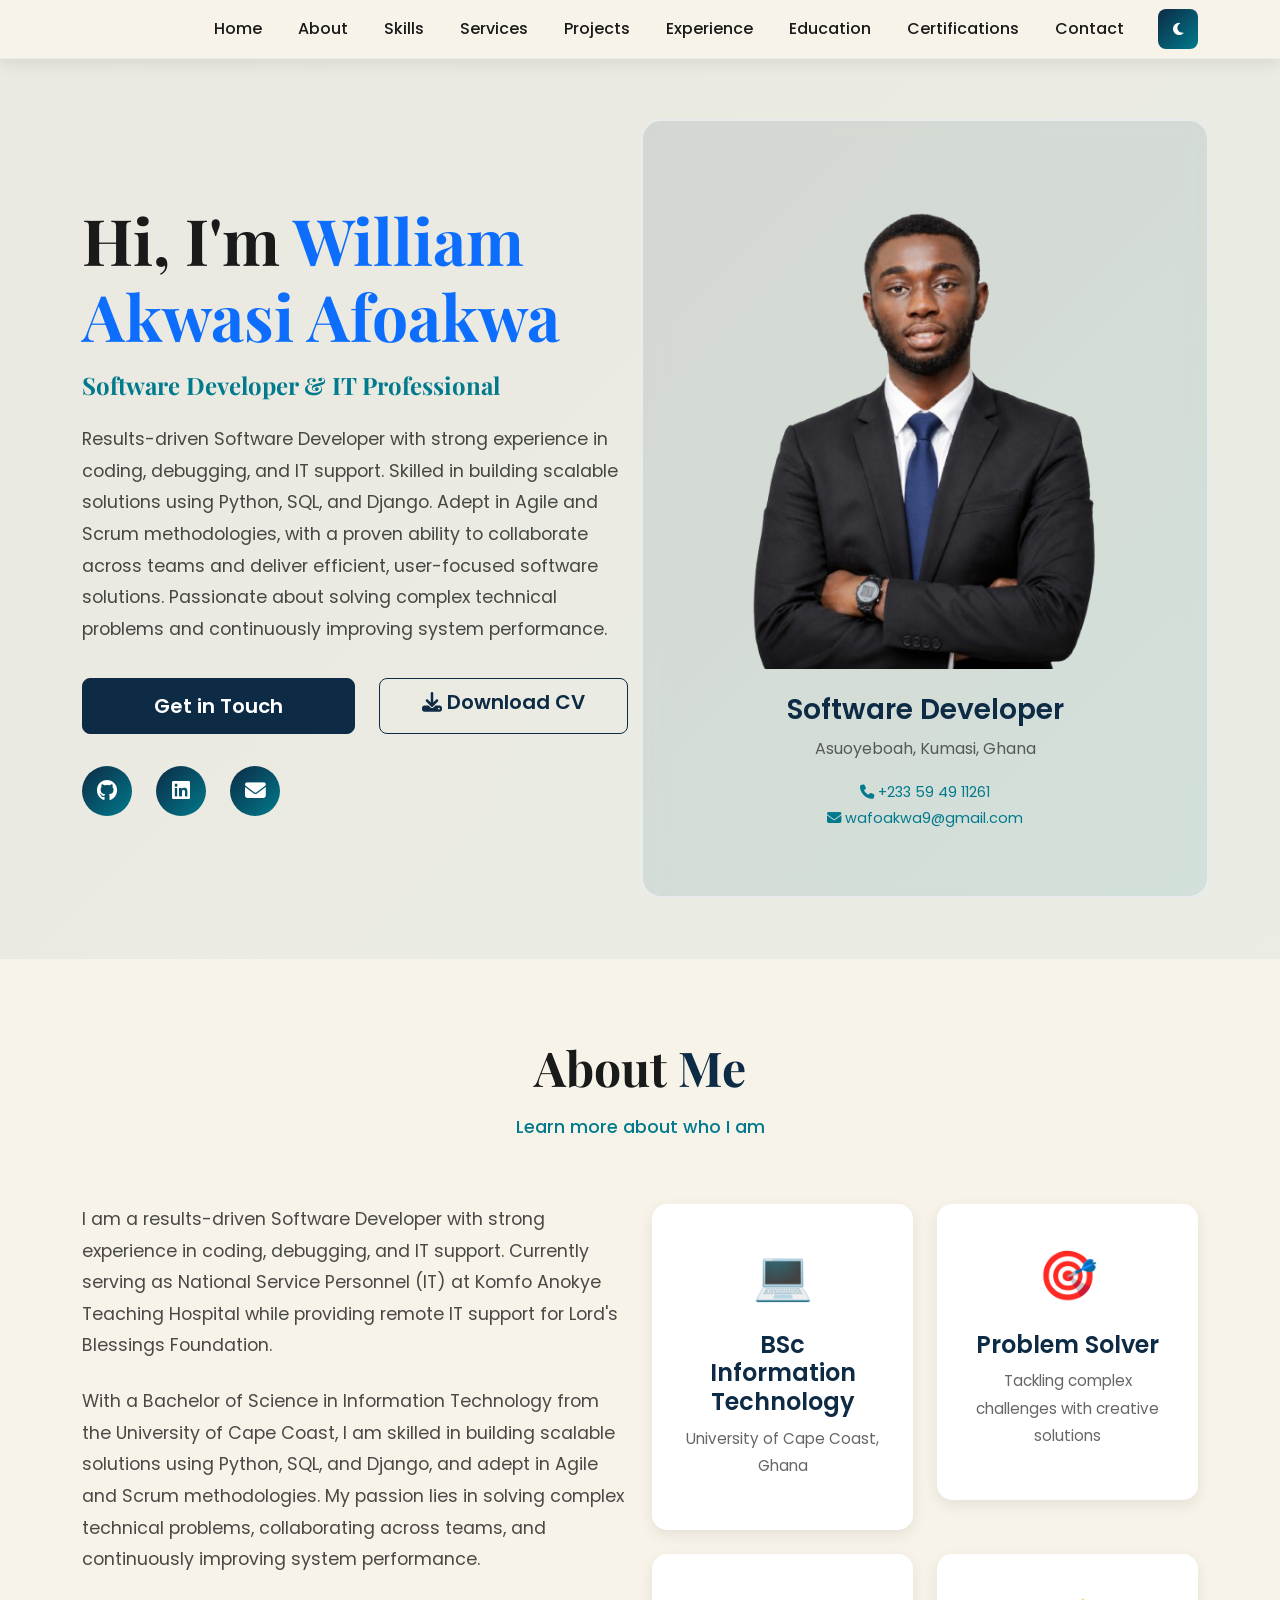
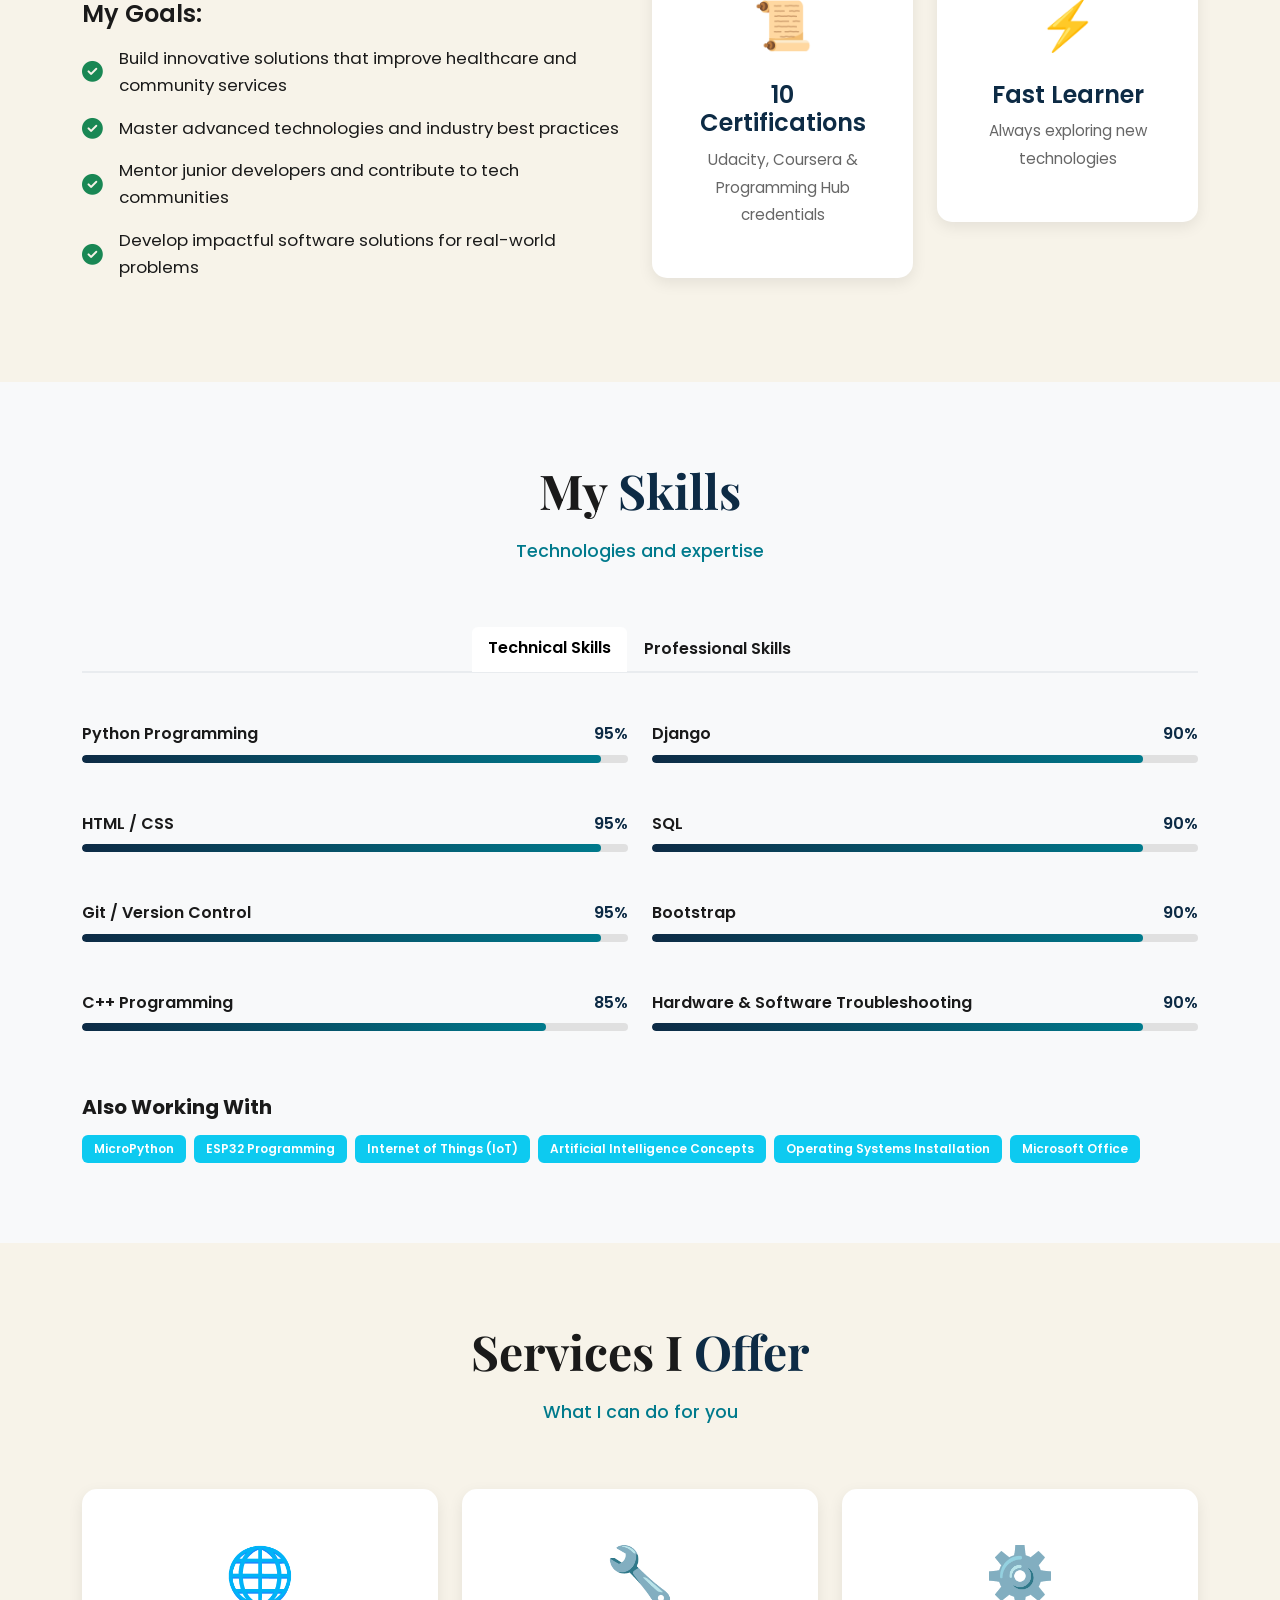
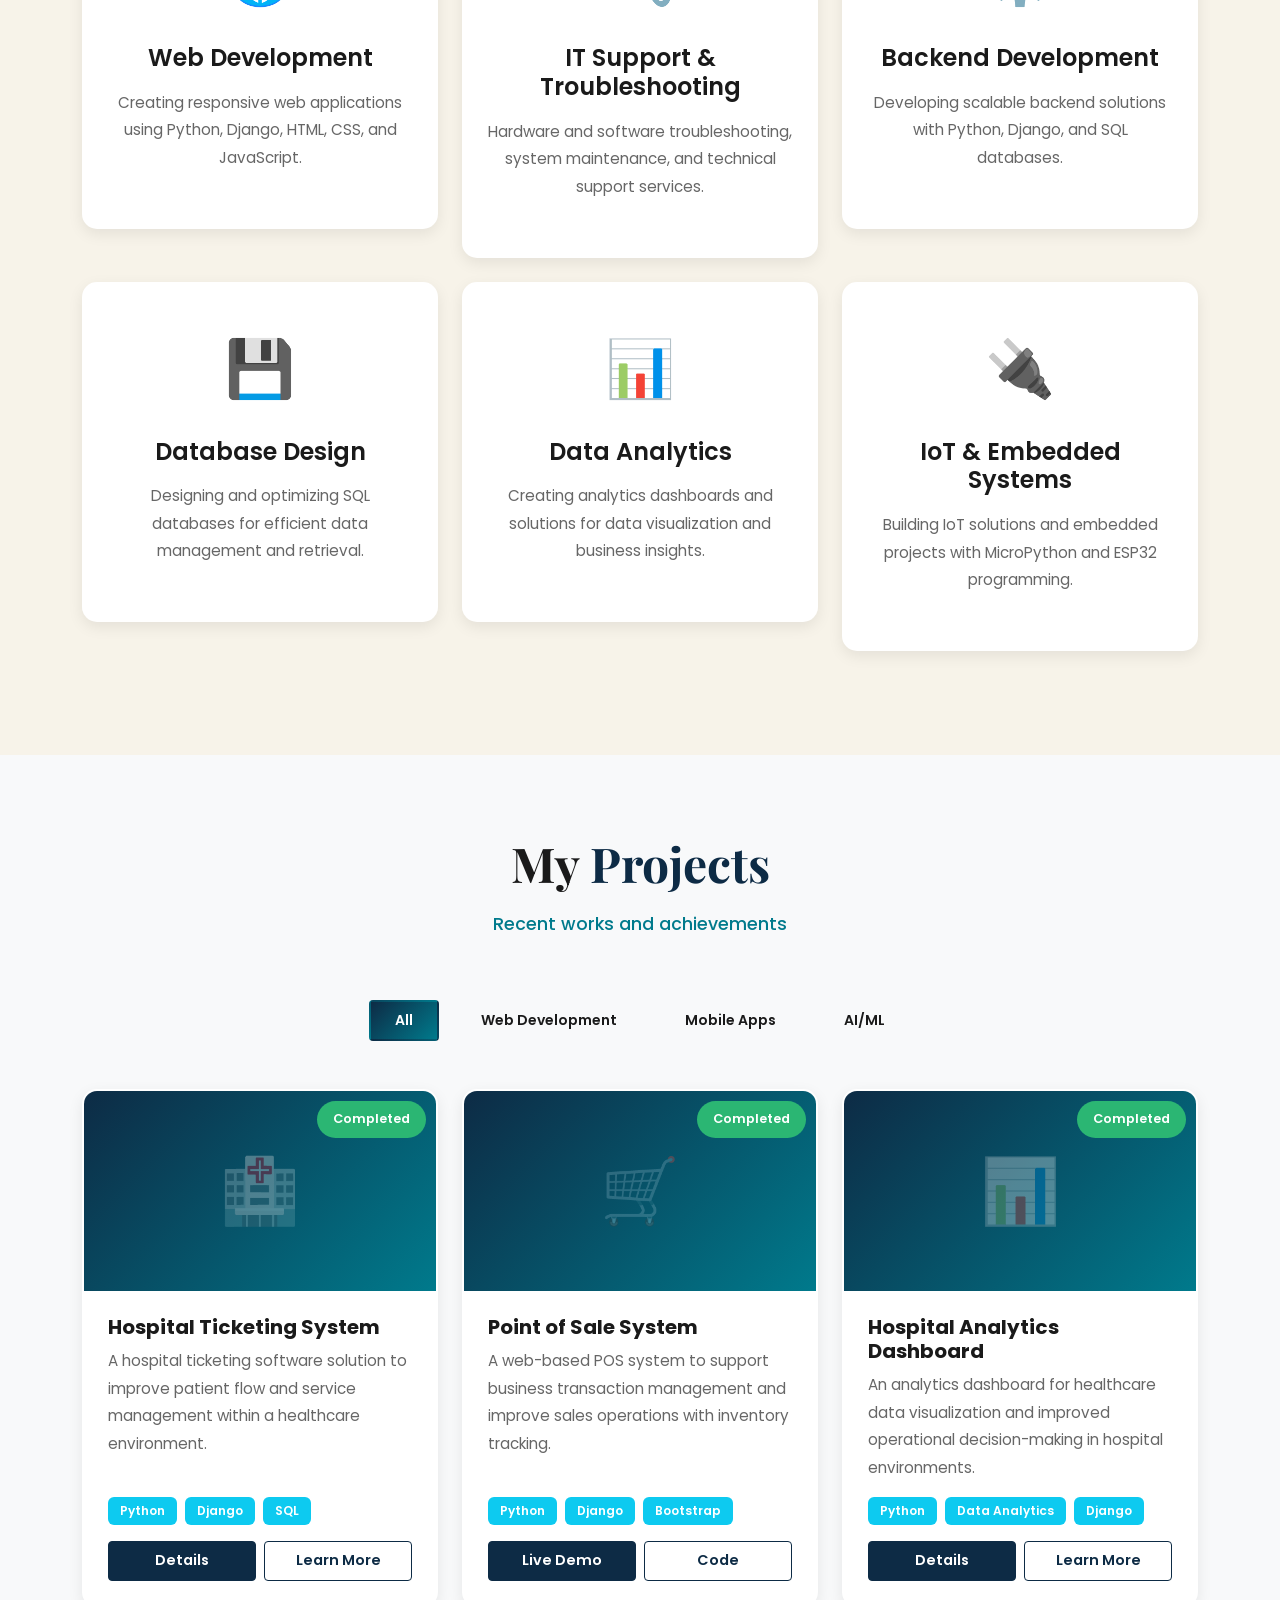
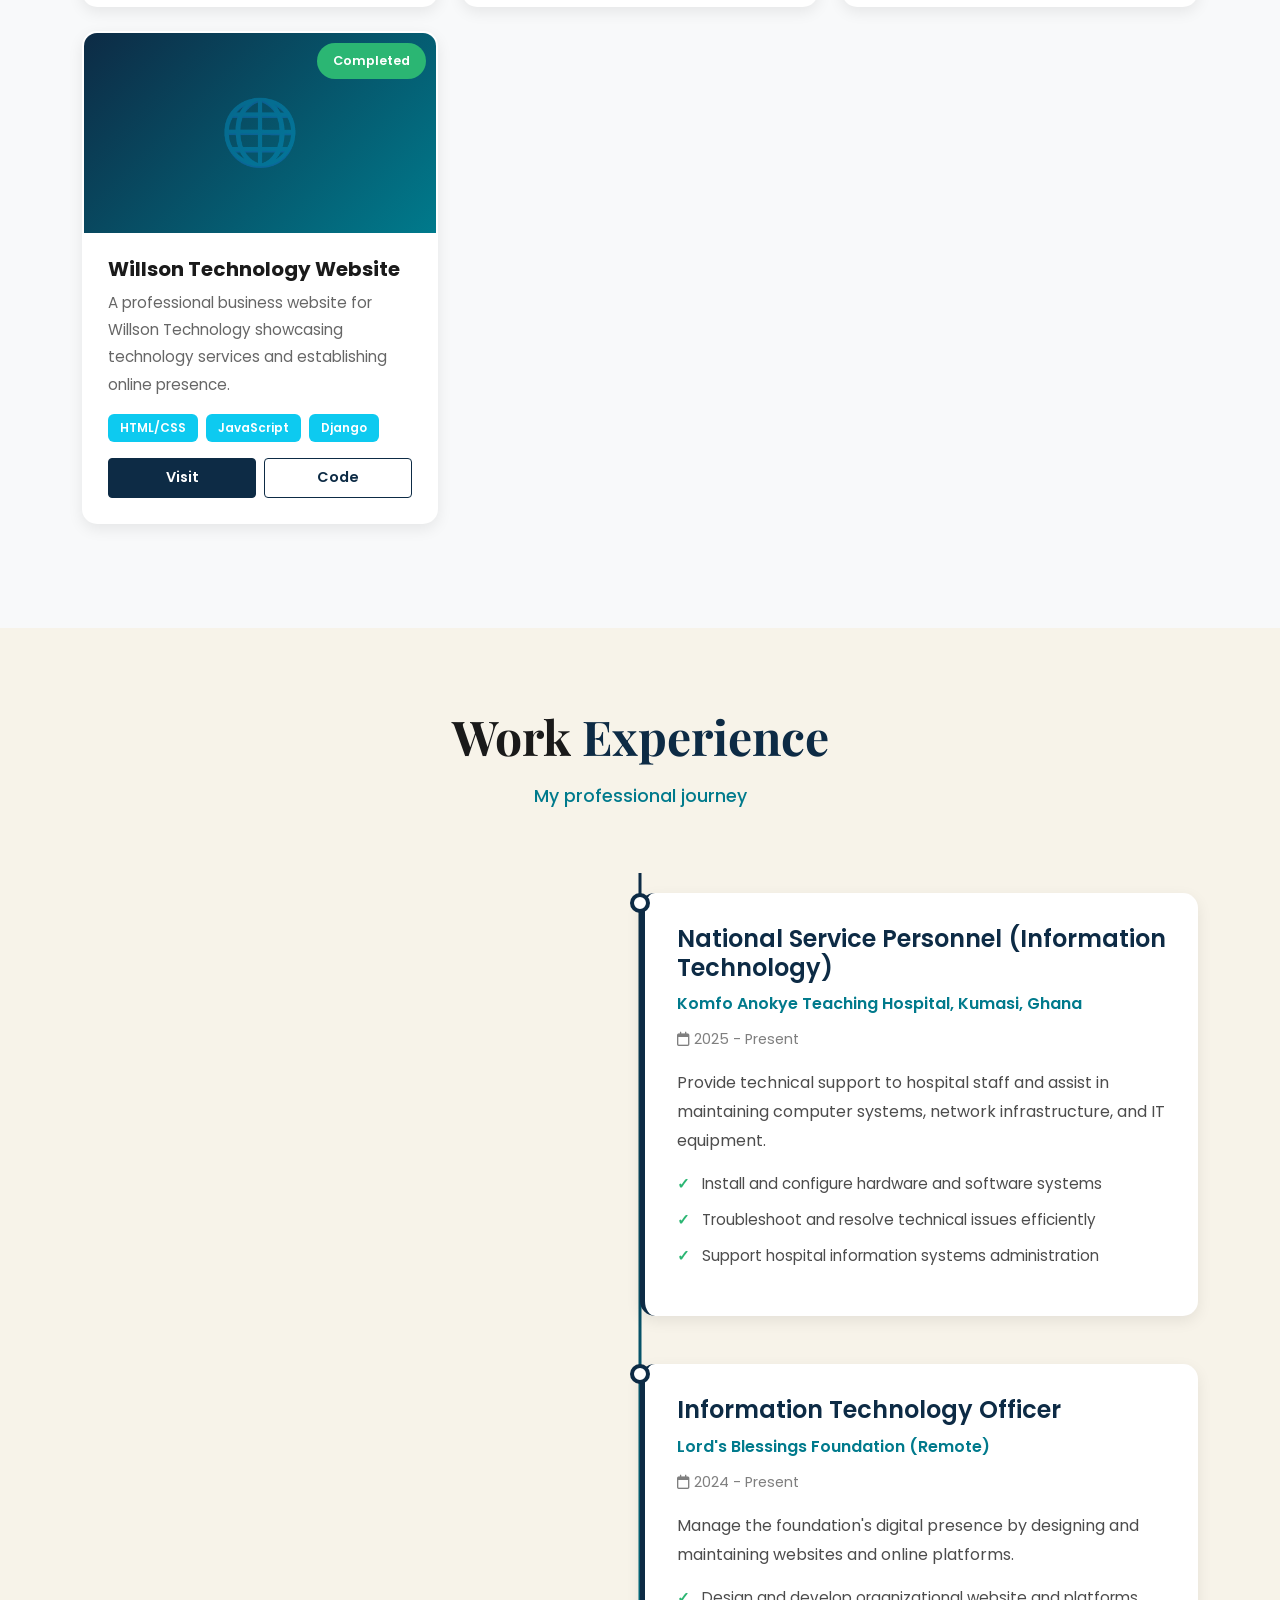
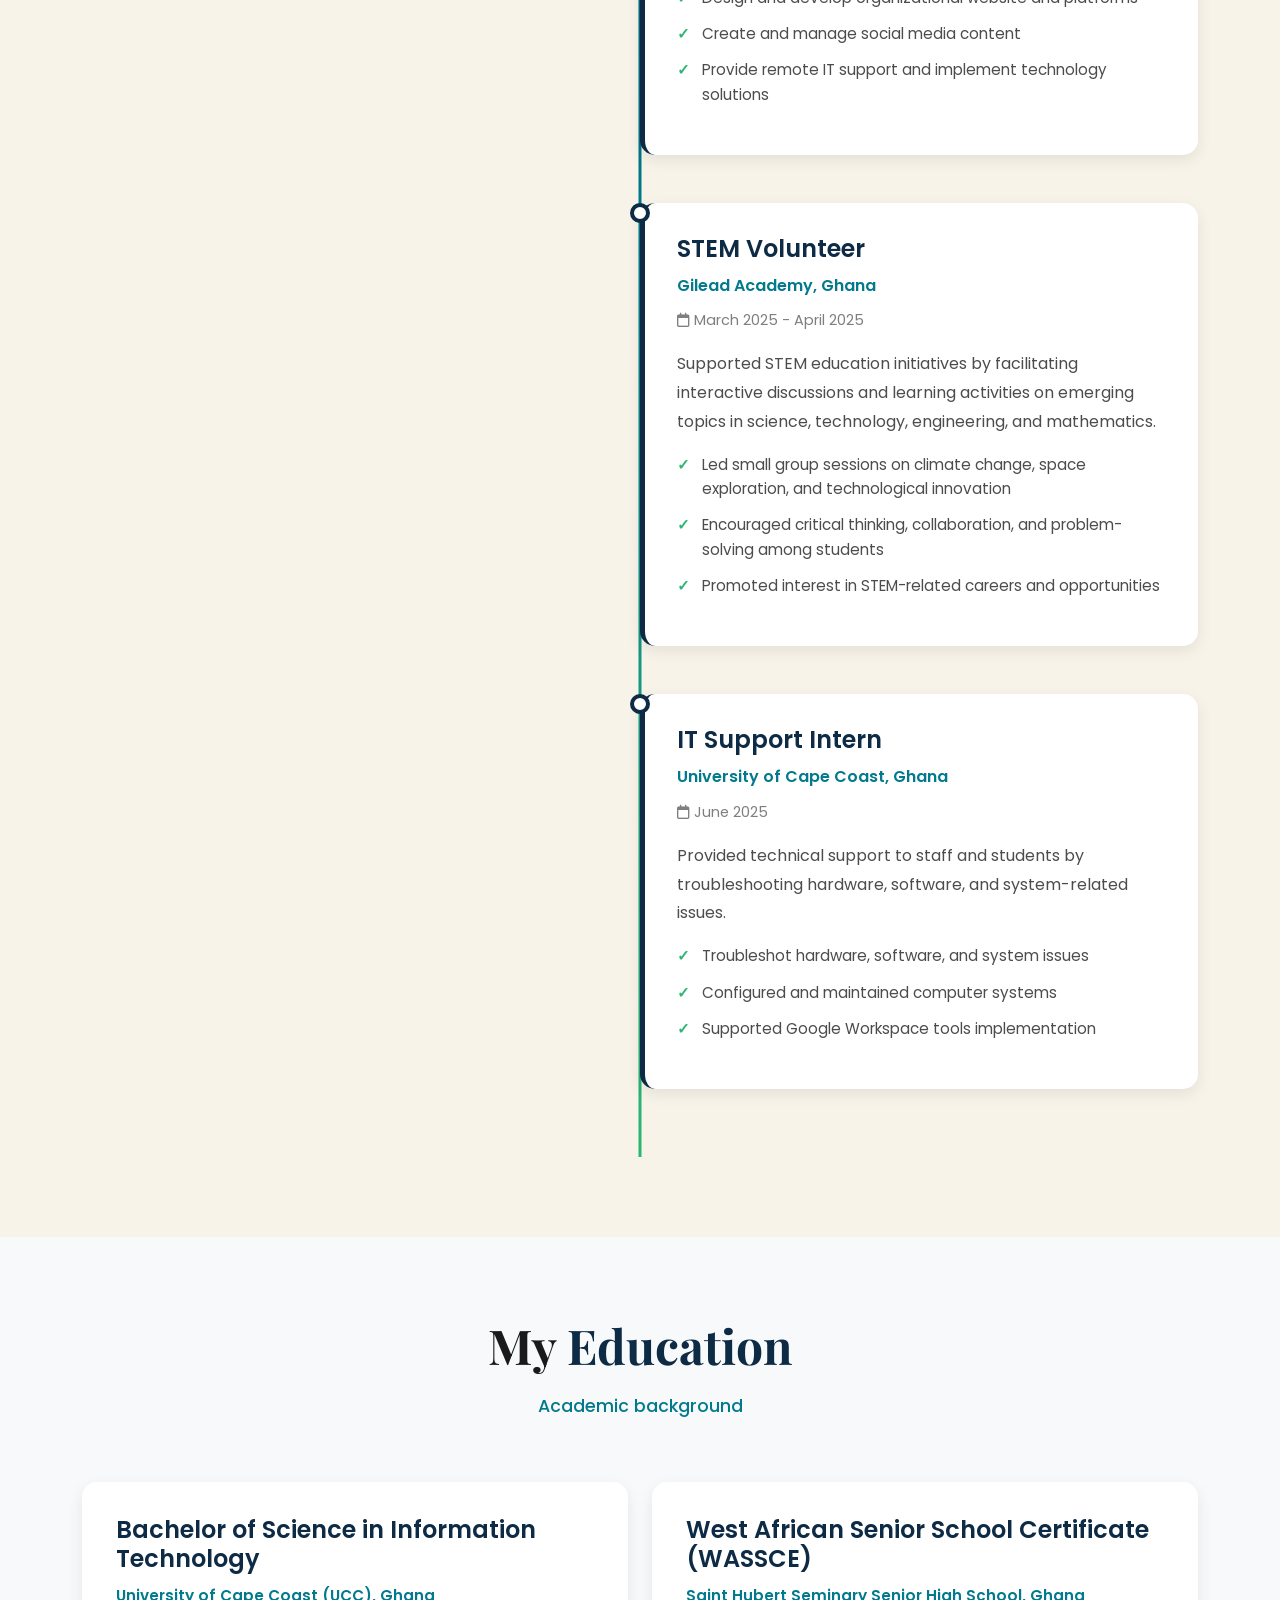
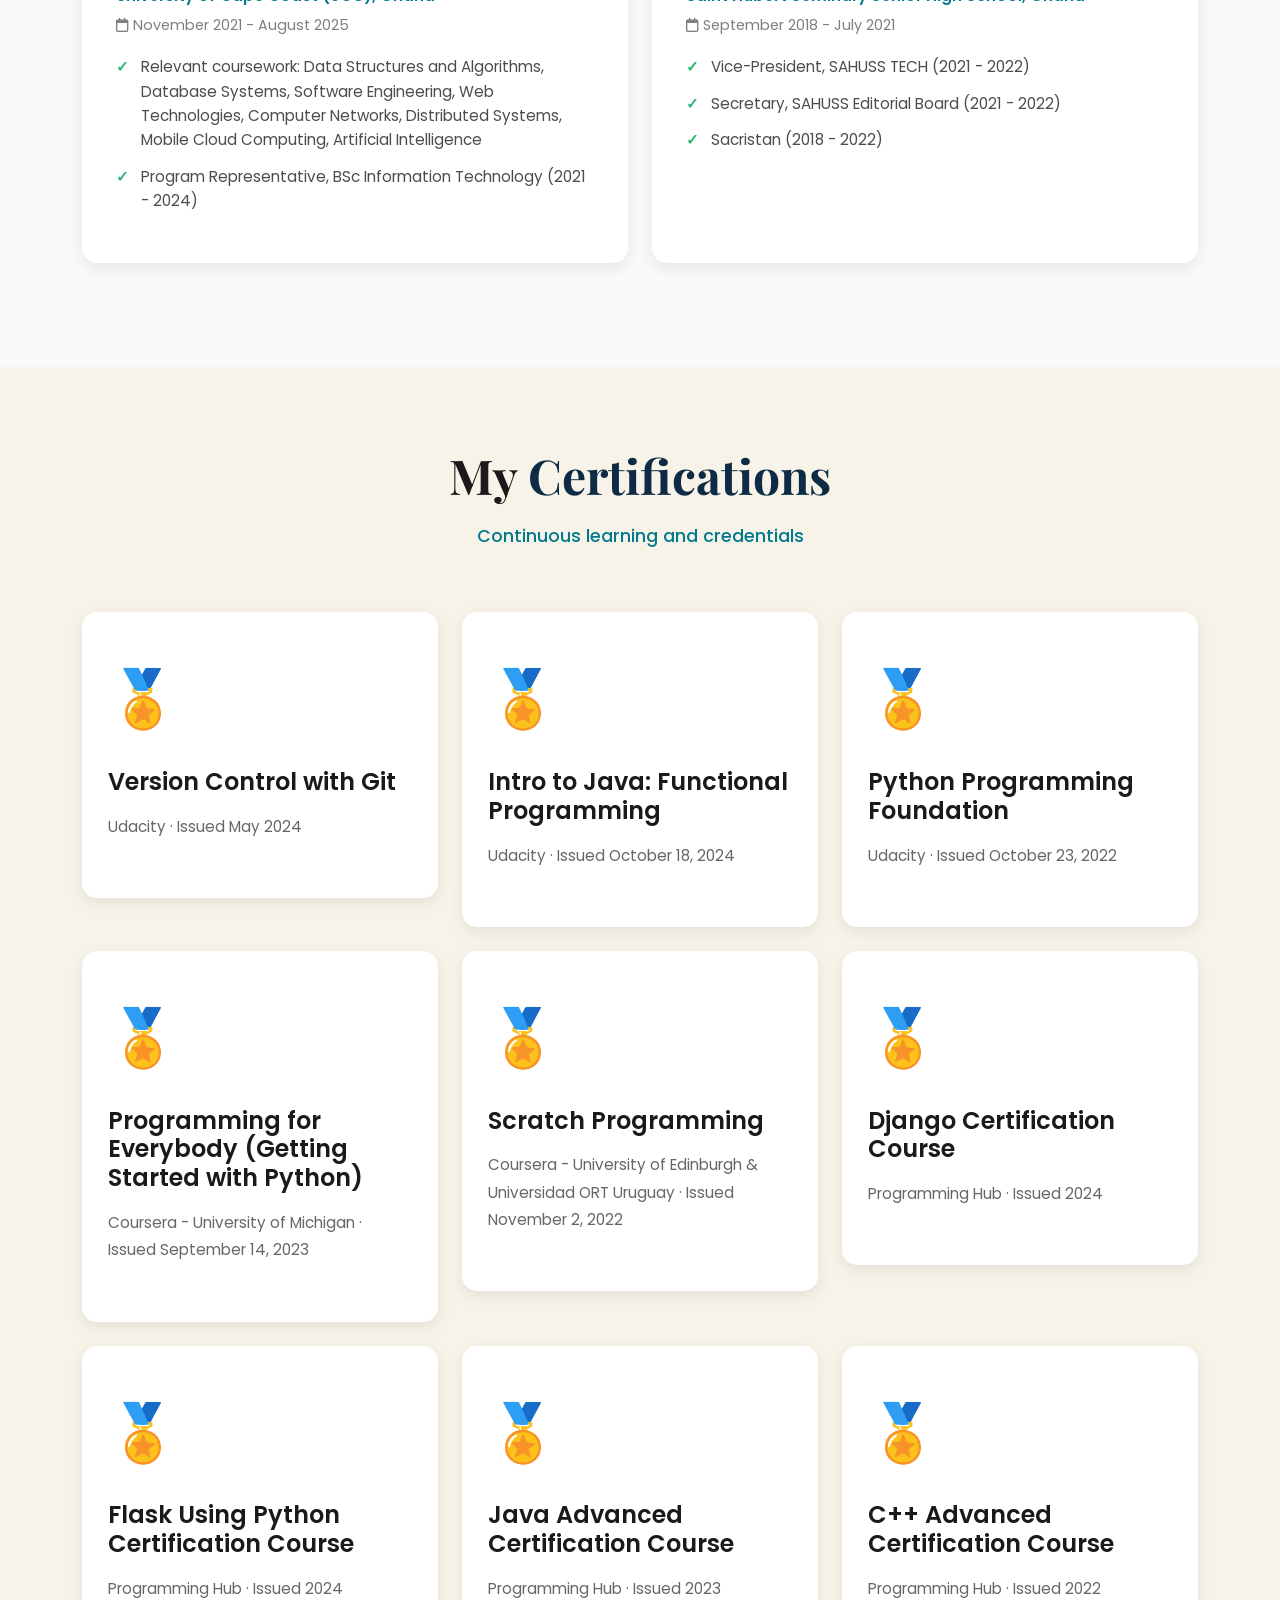
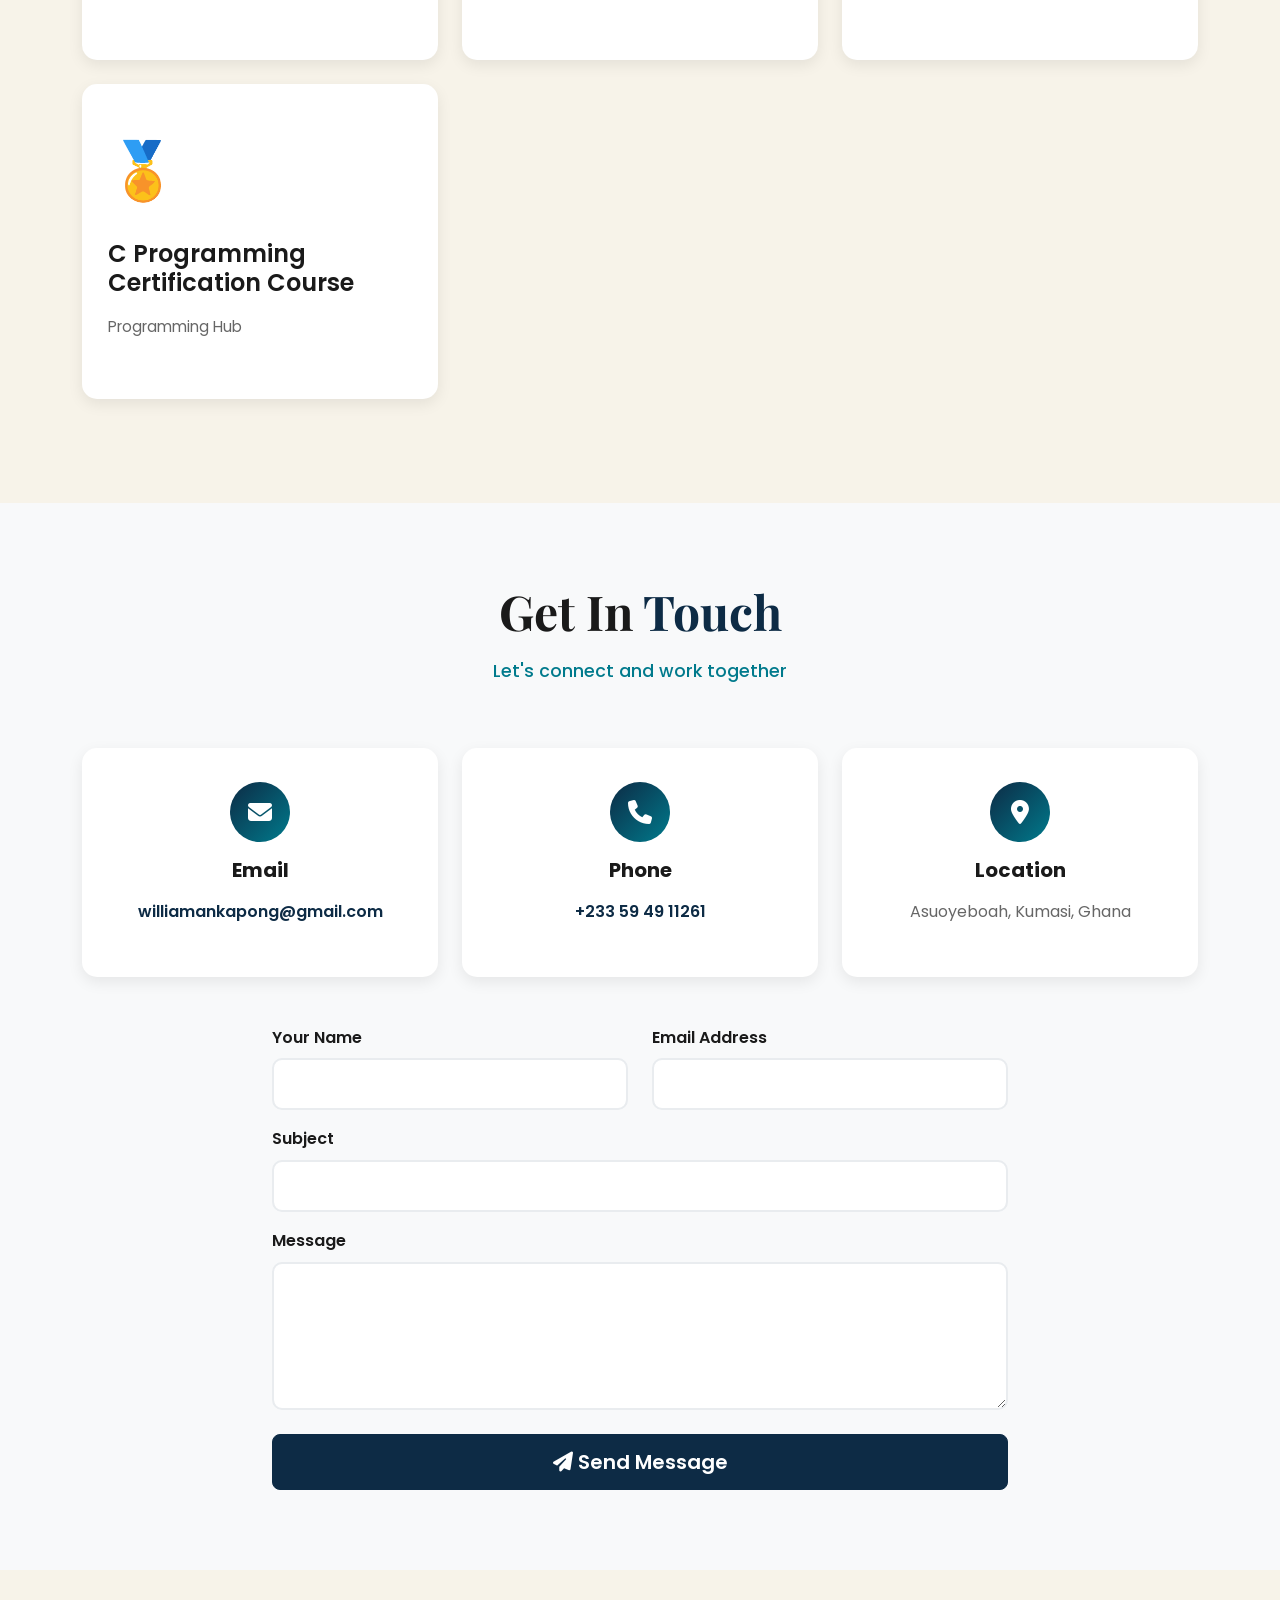
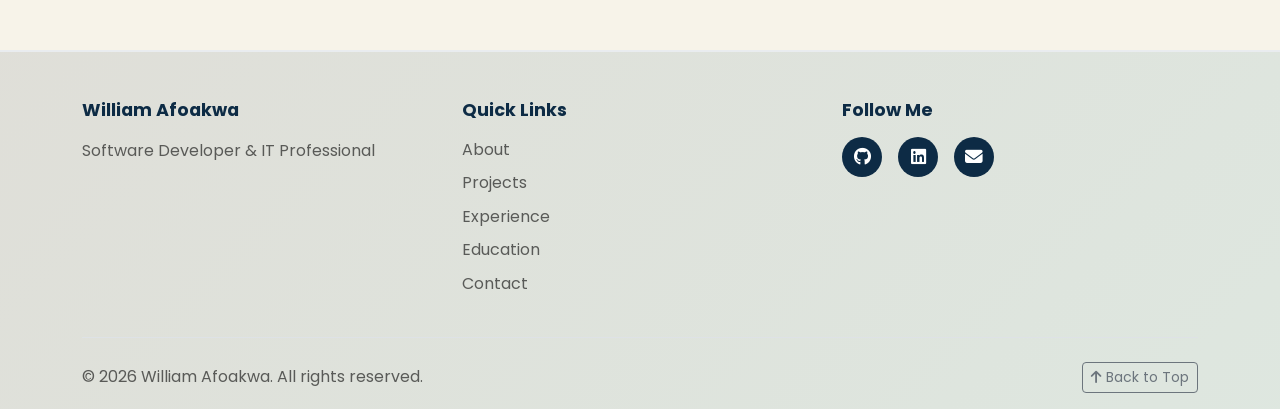
==== index.html @ de9d0ef0 "the first face" ====
<!DOCTYPE html>
<html lang="en">
<head>
    <meta charset="UTF-8">
    <meta name="viewport" content="width=device-width, initial-scale=1.0">
    <meta name="description" content="William Akwasi Afoakwa - Software Developer & IT Professional. Professional portfolio showcasing projects, skills, and experience.">
    <meta name="keywords" content="developer, portfolio, web development, full stack, python, django">
    <meta name="author" content="William Akwasi Afoakwa">
    <meta property="og:title" content="William Akwasi Afoakwa - Software Developer">
    <meta property="og:description" content="Professional portfolio of William Akwasi Afoakwa, Software Developer & IT Professional">
    <meta property="og:type" content="website">


    <title>William Afoakwa - Software Developer & IT Professional</title>
   <link rel="icon" href="img/William_logo.png" type="image/x-icon">

    <!-- Bootstrap CSS -->
    <link href="https://cdn.jsdelivr.net/npm/bootstrap@5.3.0/dist/css/bootstrap.min.css" rel="stylesheet">
    <!-- Font Awesome Icons -->
    <link href="https://cdnjs.cloudflare.com/ajax/libs/font-awesome/6.4.0/css/all.min.css" rel="stylesheet">
    <!-- Google Fonts -->
    <link href="https://fonts.googleapis.com/css2?family=Poppins:wght@400;500;600;700&family=Playfair+Display:wght@700&display=swap" rel="stylesheet">
    <!-- Custom CSS -->
    <link rel="stylesheet" href="css\style.css">
</head>
<body>
    <!-- Navigation -->
    <nav class="navbar navbar-expand-lg navbar-dark sticky-top" id="navbar">
        <div class="container-lg">
            <a class="navbar-brand" href="#home">
                <span class="brand-text">
                  
                </span>
            </a>
            <button class="navbar-toggler" type="button" data-bs-toggle="collapse" data-bs-target="#navbarNav">
                <span class="navbar-toggler-icon"></span>
            </button>
            <div class="collapse navbar-collapse" id="navbarNav">
                <ul class="navbar-nav ms-auto">
                    <li class="nav-item"><a class="nav-link" href="#home">Home</a></li>
                    <li class="nav-item"><a class="nav-link" href="#about">About</a></li>
                    <li class="nav-item"><a class="nav-link" href="#skills">Skills</a></li>
                    <li class="nav-item"><a class="nav-link" href="#services">Services</a></li>
                    <li class="nav-item"><a class="nav-link" href="#portfolio">Projects</a></li>
                    <li class="nav-item"><a class="nav-link" href="#experience">Experience</a></li>
                    <li class="nav-item"><a class="nav-link" href="#education">Education</a></li>
                    <li class="nav-item"><a class="nav-link" href="#certifications">Certifications</a></li>
                    <li class="nav-item"><a class="nav-link" href="#contact">Contact</a></li>
                </ul>
            </div>
            <div class="theme-toggle ms-3">
                <button class="btn btn-sm theme-btn" id="themeBtn" title="Toggle Dark Mode">
                    <i class="fas fa-moon"></i>
                </button>
            </div>
        </div>
    </nav>

    <!-- Hero Section -->
    <section id="home" class="hero-section">
        <div class="container-lg">
            <div class="row align-items-center min-vh-100">
                <div class="col-lg-6">
                    <div class="hero-content">
                        <h1 class="hero-title">Hi, I'm <span class="text-primary">William Akwasi Afoakwa</span></h1>
                        <h2 class="hero-subtitle-2">Software Developer & IT Professional</h2>
                        <p class="hero-description">
                            Results-driven Software Developer with strong experience in coding, debugging, and IT support. Skilled in building scalable solutions using Python, SQL, and Django. Adept in Agile and Scrum methodologies, with a proven ability to collaborate across teams and deliver efficient, user-focused software solutions. Passionate about solving complex technical problems and continuously improving system performance.
                        </p>
                        <div class="hero-buttons">
                            <a href="#contact" class="btn btn-primary btn-lg">Get in Touch</a>
                            <a href="resume.pdf" class="btn btn-outline-primary btn-lg" download>
                                <i class="fas fa-download"></i> Download CV
                            </a>
                        </div>
                        <div class="social-links">
                            <a href="https://github.com/tech-willson20" target="_blank" class="social-link">
                                <i class="fab fa-github"></i>
                            </a>
                            <a href="https://www.linkedin.com/in/william-afoakwa/" target="_blank" class="social-link">
                                <i class="fab fa-linkedin"></i>
                            </a>
                            <a href="mailto:wafoakwa9@gmail.com" class="social-link">
                                <i class="fas fa-envelope"></i>
                            </a>
                        </div>
                    </div>
                </div>
                <div class="col-lg-6">
                    <div class="hero-image">
                        <div class="profile-card">
                            <div class="profile-icon">
                                <img src="img/William_Akwasi_Afoakwa-removebg-preview.png">
                            </div>
                            <h3>Software Developer</h3>
                            <p>Asuoyeboah, Kumasi, Ghana</p>
                            <p style="font-size: 0.9rem; margin-top: 1rem; color: var(--secondary);">
                                <i class="fas fa-phone"></i> +233 59 49 11261<br>
                                <i class="fas fa-envelope"></i> wafoakwa9@gmail.com
                            </p>
                        </div>
                    </div>
                </div>
            </div>
        </div>
    </section>

    <!-- About Section -->
    <section id="about" class="section about-section">
        <div class="container-lg">
            <div class="section-header">
                <h2>About <span class="text-primary">Me</span></h2>
                <p class="section-subtitle">Learn more about who I am</p>
            </div>

            <div class="row">
                <div class="col-lg-6 mb-4 mb-lg-0">
                    <p class="about-text">
                        I am a results-driven Software Developer with strong experience in coding, debugging, and IT support. Currently serving as National Service Personnel (IT) at Komfo Anokye Teaching Hospital while providing remote IT support for Lord's Blessings Foundation.
                    </p>
                    <p class="about-text">
                        With a Bachelor of Science in Information Technology from the University of Cape Coast, I am skilled in building scalable solutions using Python, SQL, and Django, and adept in Agile and Scrum methodologies. My passion lies in solving complex technical problems, collaborating across teams, and continuously improving system performance.
                    </p>
                    <h4 class="mt-4 mb-3">My Goals:</h4>
                    <ul class="goals-list">
                        <li><i class="fas fa-check-circle text-success"></i> Build innovative solutions that improve healthcare and community services</li>
                        <li><i class="fas fa-check-circle text-success"></i> Master advanced technologies and industry best practices</li>
                        <li><i class="fas fa-check-circle text-success"></i> Mentor junior developers and contribute to tech communities</li>
                        <li><i class="fas fa-check-circle text-success"></i> Develop impactful software solutions for real-world problems</li>
                    </ul>
                </div>
                <div class="col-lg-6">
                    <div class="row">
                        <div class="col-sm-6 mb-4">
                            <div class="highlight-card">
                                <div class="highlight-icon">💻</div>
                                <h4>BSc Information Technology</h4>
                                <p>University of Cape Coast, Ghana</p>
                            </div>
                        </div>
                        <div class="col-sm-6 mb-4">
                            <div class="highlight-card">
                                <div class="highlight-icon">🎯</div>
                                <h4>Problem Solver</h4>
                                <p>Tackling complex challenges with creative solutions</p>
                            </div>
                        </div>
                        <div class="col-sm-6 mb-4">
                            <div class="highlight-card">
                                <div class="highlight-icon">📜</div>
                                <h4>10 Certifications</h4>
                                <p>Udacity, Coursera & Programming Hub credentials</p>
                            </div>
                        </div>
                        <div class="col-sm-6 mb-4">
                            <div class="highlight-card">
                                <div class="highlight-icon">⚡</div>
                                <h4>Fast Learner</h4>
                                <p>Always exploring new technologies</p>
                            </div>
                        </div>
                    </div>
                </div>
            </div>
        </div>
    </section>

    <!-- Skills Section -->
    <section id="skills" class="section skills-section bg-light">
        <div class="container-lg">
            <div class="section-header">
                <h2>My <span class="text-primary">Skills</span></h2>
                <p class="section-subtitle">Technologies and expertise</p>
            </div>

            <!-- Tabs -->
            <ul class="nav nav-tabs justify-content-center mb-5" role="tablist">
                <li class="nav-item">
                    <button class="nav-link active" id="technical-tab" data-bs-toggle="tab" data-bs-target="#technical" type="button" role="tab">
                        Technical Skills
                    </button>
                </li>
                <li class="nav-item">
                    <button class="nav-link" id="soft-tab" data-bs-toggle="tab" data-bs-target="#soft" type="button" role="tab">
                        Professional Skills
                    </button>
                </li>
            </ul>

            <!-- Tab Content -->
            <div class="tab-content">
                <!-- Technical Skills -->
                <div class="tab-pane fade show active" id="technical" role="tabpanel">
                    <div class="row">
                        <div class="col-md-6 mb-4">
                            <div class="skill-item">
                                <div class="skill-header">
                                    <span>Python Programming</span>
                                    <span class="skill-level">95%</span>
                                </div>
                                <div class="progress">
                                    <div class="progress-bar" style="width: 95%"></div>
                                </div>
                            </div>
                        </div>
                        <div class="col-md-6 mb-4">
                            <div class="skill-item">
                                <div class="skill-header">
                                    <span>Django</span>
                                    <span class="skill-level">90%</span>
                                </div>
                                <div class="progress">
                                    <div class="progress-bar" style="width: 90%"></div>
                                </div>
                            </div>
                        </div>
                        <div class="col-md-6 mb-4">
                            <div class="skill-item">
                                <div class="skill-header">
                                    <span>HTML / CSS</span>
                                    <span class="skill-level">95%</span>
                                </div>
                                <div class="progress">
                                    <div class="progress-bar" style="width: 95%"></div>
                                </div>
                            </div>
                        </div>
                        <div class="col-md-6 mb-4">
                            <div class="skill-item">
                                <div class="skill-header">
                                    <span>SQL</span>
                                    <span class="skill-level">90%</span>
                                </div>
                                <div class="progress">
                                    <div class="progress-bar" style="width: 90%"></div>
                                </div>
                            </div>
                        </div>
                        <div class="col-md-6 mb-4">
                            <div class="skill-item">
                                <div class="skill-header">
                                    <span>Git / Version Control</span>
                                    <span class="skill-level">95%</span>
                                </div>
                                <div class="progress">
                                    <div class="progress-bar" style="width: 95%"></div>
                                </div>
                            </div>
                        </div>
                        <div class="col-md-6 mb-4">
                            <div class="skill-item">
                                <div class="skill-header">
                                    <span>Bootstrap</span>
                                    <span class="skill-level">90%</span>
                                </div>
                                <div class="progress">
                                    <div class="progress-bar" style="width: 90%"></div>
                                </div>
                            </div>
                        </div>
                        <div class="col-md-6 mb-4">
                            <div class="skill-item">
                                <div class="skill-header">
                                    <span>C++ Programming</span>
                                    <span class="skill-level">85%</span>
                                </div>
                                <div class="progress">
                                    <div class="progress-bar" style="width: 85%"></div>
                                </div>
                            </div>
                        </div>
                        <div class="col-md-6 mb-4">
                            <div class="skill-item">
                                <div class="skill-header">
                                    <span>Hardware & Software Troubleshooting</span>
                                    <span class="skill-level">90%</span>
                                </div>
                                <div class="progress">
                                    <div class="progress-bar" style="width: 90%"></div>
                                </div>
                            </div>
                        </div>
                    </div>
                    <h5 class="mt-3 mb-3">Also Working With</h5>
                    <div class="d-flex flex-wrap gap-2">
                        <span class="badge bg-info">MicroPython</span>
                        <span class="badge bg-info">ESP32 Programming</span>
                        <span class="badge bg-info">Internet of Things (IoT)</span>
                        <span class="badge bg-info">Artificial Intelligence Concepts</span>
                        <span class="badge bg-info">Operating Systems Installation</span>
                        <span class="badge bg-info">Microsoft Office</span>
                    </div>
                </div>

                <!-- Soft Skills -->
                <div class="tab-pane fade" id="soft" role="tabpanel">
                    <div class="row">
                        <div class="col-md-4 mb-3">
                            <div class="soft-skill-card">Problem Solving</div>
                        </div>
                        <div class="col-md-4 mb-3">
                            <div class="soft-skill-card">Team Collaboration</div>
                        </div>
                        <div class="col-md-4 mb-3">
                            <div class="soft-skill-card">Project Management</div>
                        </div>
                        <div class="col-md-4 mb-3">
                            <div class="soft-skill-card">Communication</div>
                        </div>
                        <div class="col-md-4 mb-3">
                            <div class="soft-skill-card">Quick Learning</div>
                        </div>
                        <div class="col-md-4 mb-3">
                            <div class="soft-skill-card">Technical Documentation</div>
                        </div>
                        <div class="col-md-4 mb-3">
                            <div class="soft-skill-card">Leadership</div>
                        </div>
                        <div class="col-md-4 mb-3">
                            <div class="soft-skill-card">Critical Thinking</div>
                        </div>
                        <div class="col-md-4 mb-3">
                            <div class="soft-skill-card">Adaptability</div>
                        </div>
                        <div class="col-md-4 mb-3">
                            <div class="soft-skill-card">Ability to Work Independently & Remotely</div>
                        </div>
                    </div>
                </div>
            </div>
        </div>
    </section>

    <!-- Services Section -->
    <section id="services" class="section services-section">
        <div class="container-lg">
            <div class="section-header">
                <h2>Services I <span class="text-primary">Offer</span></h2>
                <p class="section-subtitle">What I can do for you</p>
            </div>

            <div class="row">
                <div class="col-md-6 col-lg-4 mb-4">
                    <div class="service-card">
                        <div class="service-icon">🌐</div>
                        <h4>Web Development</h4>
                        <p>Creating responsive web applications using Python, Django, HTML, CSS, and JavaScript.</p>
                    </div>
                </div>
                <div class="col-md-6 col-lg-4 mb-4">
                    <div class="service-card">
                        <div class="service-icon">🔧</div>
                        <h4>IT Support & Troubleshooting</h4>
                        <p>Hardware and software troubleshooting, system maintenance, and technical support services.</p>
                    </div>
                </div>
                <div class="col-md-6 col-lg-4 mb-4">
                    <div class="service-card">
                        <div class="service-icon">⚙️</div>
                        <h4>Backend Development</h4>
                        <p>Developing scalable backend solutions with Python, Django, and SQL databases.</p>
                    </div>
                </div>
                <div class="col-md-6 col-lg-4 mb-4">
                    <div class="service-card">
                        <div class="service-icon">💾</div>
                        <h4>Database Design</h4>
                        <p>Designing and optimizing SQL databases for efficient data management and retrieval.</p>
                    </div>
                </div>
                <div class="col-md-6 col-lg-4 mb-4">
                    <div class="service-card">
                        <div class="service-icon">📊</div>
                        <h4>Data Analytics</h4>
                        <p>Creating analytics dashboards and solutions for data visualization and business insights.</p>
                    </div>
                </div>
                <div class="col-md-6 col-lg-4 mb-4">
                    <div class="service-card">
                        <div class="service-icon">🔌</div>
                        <h4>IoT & Embedded Systems</h4>
                        <p>Building IoT solutions and embedded projects with MicroPython and ESP32 programming.</p>
                    </div>
                </div>
            </div>
        </div>
    </section>

    <!-- Portfolio Section -->
    <section id="portfolio" class="section portfolio-section bg-light">
        <div class="container-lg">
            <div class="section-header">
                <h2>My <span class="text-primary">Projects</span></h2>
                <p class="section-subtitle">Recent works and achievements</p>
            </div>

            <!-- Filter Buttons -->
            <div class="filter-buttons mb-5 text-center">
                <button class="btn btn-sm btn-filter active" data-filter="all">All</button>
                <button class="btn btn-sm btn-filter" data-filter="web">Web Development</button>
                <button class="btn btn-sm btn-filter" data-filter="mobile">Mobile Apps</button>
                <button class="btn btn-sm btn-filter" data-filter="ai">AI/ML</button>
            </div>

            <!-- Projects Grid -->
            <div class="row">
                <div class="col-md-6 col-lg-4 mb-4 project-item" data-category="web">
                    <div class="project-card">
                        <div class="project-image">
                            <div class="project-overlay">🏥</div>
                            <span class="project-status">Completed</span>
                        </div>
                        <div class="project-content">
                            <h5>Hospital Ticketing System</h5>
                            <p>A hospital ticketing software solution to improve patient flow and service management within a healthcare environment.</p>
                            <div class="project-tech">
                                <span class="badge bg-info">Python</span>
                                <span class="badge bg-info">Django</span>
                                <span class="badge bg-info">SQL</span>
                            </div>
                            <div class="project-links">
                                <a href="#" class="btn btn-sm btn-primary">Details</a>
                                <a href="#" class="btn btn-sm btn-outline-primary">Learn More</a>
                            </div>
                        </div>
                    </div>
                </div>

                <div class="col-md-6 col-lg-4 mb-4 project-item" data-category="web">
                    <div class="project-card">
                        <div class="project-image">
                            <div class="project-overlay">🛒</div>
                            <span class="project-status">Completed</span>
                        </div>
                        <div class="project-content">
                            <h5>Point of Sale System</h5>
                            <p>A web-based POS system to support business transaction management and improve sales operations with inventory tracking.</p>
                            <div class="project-tech">
                                <span class="badge bg-info">Python</span>
                                <span class="badge bg-info">Django</span>
                                <span class="badge bg-info">Bootstrap</span>
                            </div>
                            <div class="project-links">
                                <a href="https://willsontechnology.pythonanywhere.com" class="btn btn-sm btn-primary">Live Demo</a>
                                <a href="#" class="btn btn-sm btn-outline-primary">Code</a>
                            </div>
                        </div>
                    </div>
                </div>

                <div class="col-md-6 col-lg-4 mb-4 project-item" data-category="web">
                    <div class="project-card">
                        <div class="project-image">
                            <div class="project-overlay">📊</div>
                            <span class="project-status">Completed</span>
                        </div>
                        <div class="project-content">
                            <h5>Hospital Analytics Dashboard</h5>
                            <p>An analytics dashboard for healthcare data visualization and improved operational decision-making in hospital environments.</p>
                            <div class="project-tech">
                                <span class="badge bg-info">Python</span>
                                <span class="badge bg-info">Data Analytics</span>
                                <span class="badge bg-info">Django</span>
                            </div>
                            <div class="project-links">
                                <a href="#" class="btn btn-sm btn-primary">Details</a>
                                <a href="#" class="btn btn-sm btn-outline-primary">Learn More</a>
                            </div>
                        </div>
                    </div>
                </div>

                <div class="col-md-6 col-lg-4 mb-4 project-item" data-category="web">
                    <div class="project-card">
                        <div class="project-image">
                            <div class="project-overlay">🌐</div>
                            <span class="project-status">Completed</span>
                        </div>
                        <div class="project-content">
                            <h5>Willson Technology Website</h5>
                            <p>A professional business website for Willson Technology showcasing technology services and establishing online presence.</p>
                            <div class="project-tech">
                                <span class="badge bg-info">HTML/CSS</span>
                                <span class="badge bg-info">JavaScript</span>
                                <span class="badge bg-info">Django</span>
                            </div>
                            <div class="project-links">
                                <a href="#" class="btn btn-sm btn-primary">Visit</a>
                                <a href="#" class="btn btn-sm btn-outline-primary">Code</a>
                            </div>
                        </div>
                    </div>
                </div>
            </div>
        </div>
    </section>

    <!-- Experience Section -->
    <section id="experience" class="section experience-section">
        <div class="container-lg">
            <div class="section-header">
                <h2>Work <span class="text-primary">Experience</span></h2>
                <p class="section-subtitle">My professional journey</p>
            </div>

            <div class="timeline">
                <div class="timeline-item">
                    <div class="timeline-dot"></div>
                    <div class="timeline-content">
                        <h4>National Service Personnel (Information Technology)</h4>
                        <p class="company">Komfo Anokye Teaching Hospital, Kumasi, Ghana</p>
                        <p class="duration"><i class="far fa-calendar"></i> 2025 - Present</p>
                        <p>Provide technical support to hospital staff and assist in maintaining computer systems, network infrastructure, and IT equipment.</p>
                        <ul class="achievements">
                            <li>Install and configure hardware and software systems</li>
                            <li>Troubleshoot and resolve technical issues efficiently</li>
                            <li>Support hospital information systems administration</li>
                        </ul>
                    </div>
                </div>

                <div class="timeline-item">
                    <div class="timeline-dot"></div>
                    <div class="timeline-content">
                        <h4>Information Technology Officer</h4>
                        <p class="company">Lord's Blessings Foundation (Remote)</p>
                        <p class="duration"><i class="far fa-calendar"></i> 2024 - Present</p>
                        <p>Manage the foundation's digital presence by designing and maintaining websites and online platforms.</p>
                        <ul class="achievements">
                            <li>Design and develop organizational website and platforms</li>
                            <li>Create and manage social media content</li>
                            <li>Provide remote IT support and implement technology solutions</li>
                        </ul>
                    </div>
                </div>

                <div class="timeline-item">
                    <div class="timeline-dot"></div>
                    <div class="timeline-content">
                        <h4>STEM Volunteer</h4>
                        <p class="company">Gilead Academy, Ghana</p>
                        <p class="duration"><i class="far fa-calendar"></i> March 2025 - April 2025</p>
                        <p>Supported STEM education initiatives by facilitating interactive discussions and learning activities on emerging topics in science, technology, engineering, and mathematics.</p>
                        <ul class="achievements">
                            <li>Led small group sessions on climate change, space exploration, and technological innovation</li>
                            <li>Encouraged critical thinking, collaboration, and problem-solving among students</li>
                            <li>Promoted interest in STEM-related careers and opportunities</li>
                        </ul>
                    </div>
                </div>

                <div class="timeline-item">
                    <div class="timeline-dot"></div>
                    <div class="timeline-content">
                        <h4>IT Support Intern</h4>
                        <p class="company">University of Cape Coast, Ghana</p>
                        <p class="duration"><i class="far fa-calendar"></i> June 2025</p>
                        <p>Provided technical support to staff and students by troubleshooting hardware, software, and system-related issues.</p>
                        <ul class="achievements">
                            <li>Troubleshot hardware, software, and system issues</li>
                            <li>Configured and maintained computer systems</li>
                            <li>Supported Google Workspace tools implementation</li>
                        </ul>
                    </div>
                </div>
            </div>
        </div>
    </section>

    <!-- Education Section -->
    <section id="education" class="section education-section bg-light">
        <div class="container-lg">
            <div class="section-header">
                <h2>My <span class="text-primary">Education</span></h2>
                <p class="section-subtitle">Academic background</p>
            </div>

            <div class="row">
                <div class="col-lg-6 mb-4">
                    <div class="highlight-card text-start h-100">
                        <h4>Bachelor of Science in Information Technology</h4>
                        <p class="company mb-1" style="color: var(--secondary); font-weight: 600;">University of Cape Coast (UCC), Ghana</p>
                        <p class="duration mb-3" style="color: rgba(0,0,0,0.5); font-size:0.9rem;"><i class="far fa-calendar"></i> November 2021 - August 2025</p>
                        <ul class="achievements">
                            <li>Relevant coursework: Data Structures and Algorithms, Database Systems, Software Engineering, Web Technologies, Computer Networks, Distributed Systems, Mobile Cloud Computing, Artificial Intelligence</li>
                            <li>Program Representative, BSc Information Technology (2021 - 2024)</li>
                        </ul>
                    </div>
                </div>
                <div class="col-lg-6 mb-4">
                    <div class="highlight-card text-start h-100">
                        <h4>West African Senior School Certificate (WASSCE)</h4>
                        <p class="company mb-1" style="color: var(--secondary); font-weight: 600;">Saint Hubert Seminary Senior High School, Ghana</p>
                        <p class="duration mb-3" style="color: rgba(0,0,0,0.5); font-size:0.9rem;"><i class="far fa-calendar"></i> September 2018 - July 2021</p>
                        <ul class="achievements">
                            <li>Vice-President, SAHUSS TECH (2021 - 2022)</li>
                            <li>Secretary, SAHUSS Editorial Board (2021 - 2022)</li>
                            <li>Sacristan (2018 - 2022)</li>
                        </ul>
                    </div>
                </div>
            </div>
        </div>
    </section>

    <!-- Certifications Section -->
    <section id="certifications" class="section certifications-section">
        <div class="container-lg">
            <div class="section-header">
                <h2>My <span class="text-primary">Certifications</span></h2>
                <p class="section-subtitle">Continuous learning and credentials</p>
            </div>

            <div class="row">
                <div class="col-md-6 col-lg-4 mb-4">
                    <div class="service-card text-start">
                        <div class="service-icon">🏅</div>
                        <h4>Version Control with Git</h4>
                        <p>Udacity &middot; Issued May 2024</p>
                    </div>
                </div>
                <div class="col-md-6 col-lg-4 mb-4">
                    <div class="service-card text-start">
                        <div class="service-icon">🏅</div>
                        <h4>Intro to Java: Functional Programming</h4>
                        <p>Udacity &middot; Issued October 18, 2024</p>
                    </div>
                </div>
                <div class="col-md-6 col-lg-4 mb-4">
                    <div class="service-card text-start">
                        <div class="service-icon">🏅</div>
                        <h4>Python Programming Foundation</h4>
                        <p>Udacity &middot; Issued October 23, 2022</p>
                    </div>
                </div>
                <div class="col-md-6 col-lg-4 mb-4">
                    <div class="service-card text-start">
                        <div class="service-icon">🏅</div>
                        <h4>Programming for Everybody (Getting Started with Python)</h4>
                        <p>Coursera - University of Michigan &middot; Issued September 14, 2023</p>
                    </div>
                </div>
                <div class="col-md-6 col-lg-4 mb-4">
                    <div class="service-card text-start">
                        <div class="service-icon">🏅</div>
                        <h4>Scratch Programming</h4>
                        <p>Coursera - University of Edinburgh & Universidad ORT Uruguay &middot; Issued November 2, 2022</p>
                    </div>
                </div>
                <div class="col-md-6 col-lg-4 mb-4">
                    <div class="service-card text-start">
                        <div class="service-icon">🏅</div>
                        <h4>Django Certification Course</h4>
                        <p>Programming Hub &middot; Issued 2024</p>
                    </div>
                </div>
                <div class="col-md-6 col-lg-4 mb-4">
                    <div class="service-card text-start">
                        <div class="service-icon">🏅</div>
                        <h4>Flask Using Python Certification Course</h4>
                        <p>Programming Hub &middot; Issued 2024</p>
                    </div>
                </div>
                <div class="col-md-6 col-lg-4 mb-4">
                    <div class="service-card text-start">
                        <div class="service-icon">🏅</div>
                        <h4>Java Advanced Certification Course</h4>
                        <p>Programming Hub &middot; Issued 2023</p>
                    </div>
                </div>
                <div class="col-md-6 col-lg-4 mb-4">
                    <div class="service-card text-start">
                        <div class="service-icon">🏅</div>
                        <h4>C++ Advanced Certification Course</h4>
                        <p>Programming Hub &middot; Issued 2022</p>
                    </div>
                </div>
                <div class="col-md-6 col-lg-4 mb-4">
                    <div class="service-card text-start">
                        <div class="service-icon">🏅</div>
                        <h4>C Programming Certification Course</h4>
                        <p>Programming Hub</p>
                    </div>
                </div>
            </div>
        </div>
    </section>

    <!-- Contact Section -->
    <section id="contact" class="section contact-section bg-light">
        <div class="container-lg">
            <div class="section-header">
                <h2>Get In <span class="text-primary">Touch</span></h2>
                <p class="section-subtitle">Let's connect and work together</p>
            </div>

            <div class="row mb-5">
                <div class="col-md-4 mb-4 mb-md-0">
                    <div class="contact-card">
                        <div class="contact-icon">
                            <i class="fas fa-envelope"></i>
                        </div>
                        <h5>Email</h5>
                        <p><a href="mailto:williamankapong@gmail.com">williamankapong@gmail.com</a></p>
                    </div>
                </div>
                <div class="col-md-4 mb-4 mb-md-0">
                    <div class="contact-card">
                        <div class="contact-icon">
                            <i class="fas fa-phone"></i>
                        </div>
                        <h5>Phone</h5>
                        <p><a href="tel:+233594911261">+233 59 49 11261</a></p>
                    </div>
                </div>
                <div class="col-md-4">
                    <div class="contact-card">
                        <div class="contact-icon">
                            <i class="fas fa-map-marker-alt"></i>
                        </div>
                        <h5>Location</h5>
                        <p>Asuoyeboah, Kumasi, Ghana</p>
                    </div>
                </div>
            </div>

            <!-- Contact Form -->
            <div class="row">
                <div class="col-lg-8 mx-auto">
                    <form id="contactForm" class="contact-form">
                        <div class="row">
                            <div class="col-md-6 mb-3">
                                <label for="name" class="form-label">Your Name</label>
                                <input type="text" class="form-control" id="name" name="name" required>
                            </div>
                            <div class="col-md-6 mb-3">
                                <label for="email" class="form-label">Email Address</label>
                                <input type="email" class="form-control" id="email" name="email" required>
                            </div>
                        </div>
                        <div class="mb-3">
                            <label for="subject" class="form-label">Subject</label>
                            <input type="text" class="form-control" id="subject" name="subject" required>
                        </div>
                        <div class="mb-4">
                            <label for="message" class="form-label">Message</label>
                            <textarea class="form-control" id="message" name="message" rows="5" required></textarea>
                        </div>
                        <button type="submit" class="btn btn-primary btn-lg w-100">
                            <i class="fas fa-paper-plane"></i> Send Message
                        </button>
                    </form>
                </div>
            </div>
        </div>
    </section>

    <!-- Footer -->
    <footer class="footer">
        <div class="container-lg">
            <div class="row mb-4">
                <div class="col-md-4 mb-4 mb-md-0">
                    <h5>William Afoakwa</h5>
                    <p>Software Developer & IT Professional</p>
                </div>
                <div class="col-md-4 mb-4 mb-md-0">
                    <h5>Quick Links</h5>
                    <ul class="footer-links">
                        <li><a href="#about">About</a></li>
                        <li><a href="#portfolio">Projects</a></li>
                        <li><a href="#experience">Experience</a></li>
                        <li><a href="#education">Education</a></li>
                        <li><a href="#contact">Contact</a></li>
                    </ul>
                </div>
                <div class="col-md-4">
                    <h5>Follow Me</h5>
                    <div class="footer-social">
                        <a href="https://github.com/tech-willson-20" target="_blank"><i class="fab fa-github"></i></a>
                        <a href="https://linkedin.com/in/william-afoakwa" target="_blank"><i class="fab fa-linkedin"></i></a>
                        <a href="mailto:williamankapong@gmail.com"><i class="fas fa-envelope"></i></a>
                    </div>
                </div>
            </div>
            <div class="border-top pt-4">
                <div class="row align-items-center">
                    <div class="col-md-6">
                        <p class="text-muted mb-0">&copy; 2026 William Afoakwa. All rights reserved.</p>
                    </div>
                    <div class="col-md-6 text-md-end">
                        <button class="btn btn-sm btn-outline-secondary" id="scrollToTop">
                            <i class="fas fa-arrow-up"></i> Back to Top
                        </button>
                    </div>
                </div>
            </div>
        </div>
    </footer>

    <!-- Bootstrap JS -->
    <script src="https://cdn.jsdelivr.net/npm/bootstrap@5.3.0/dist/js/bootstrap.bundle.min.js"></script>
    <!-- Custom JS -->
    <script src="js/script.js"></script>
</body>
</html>
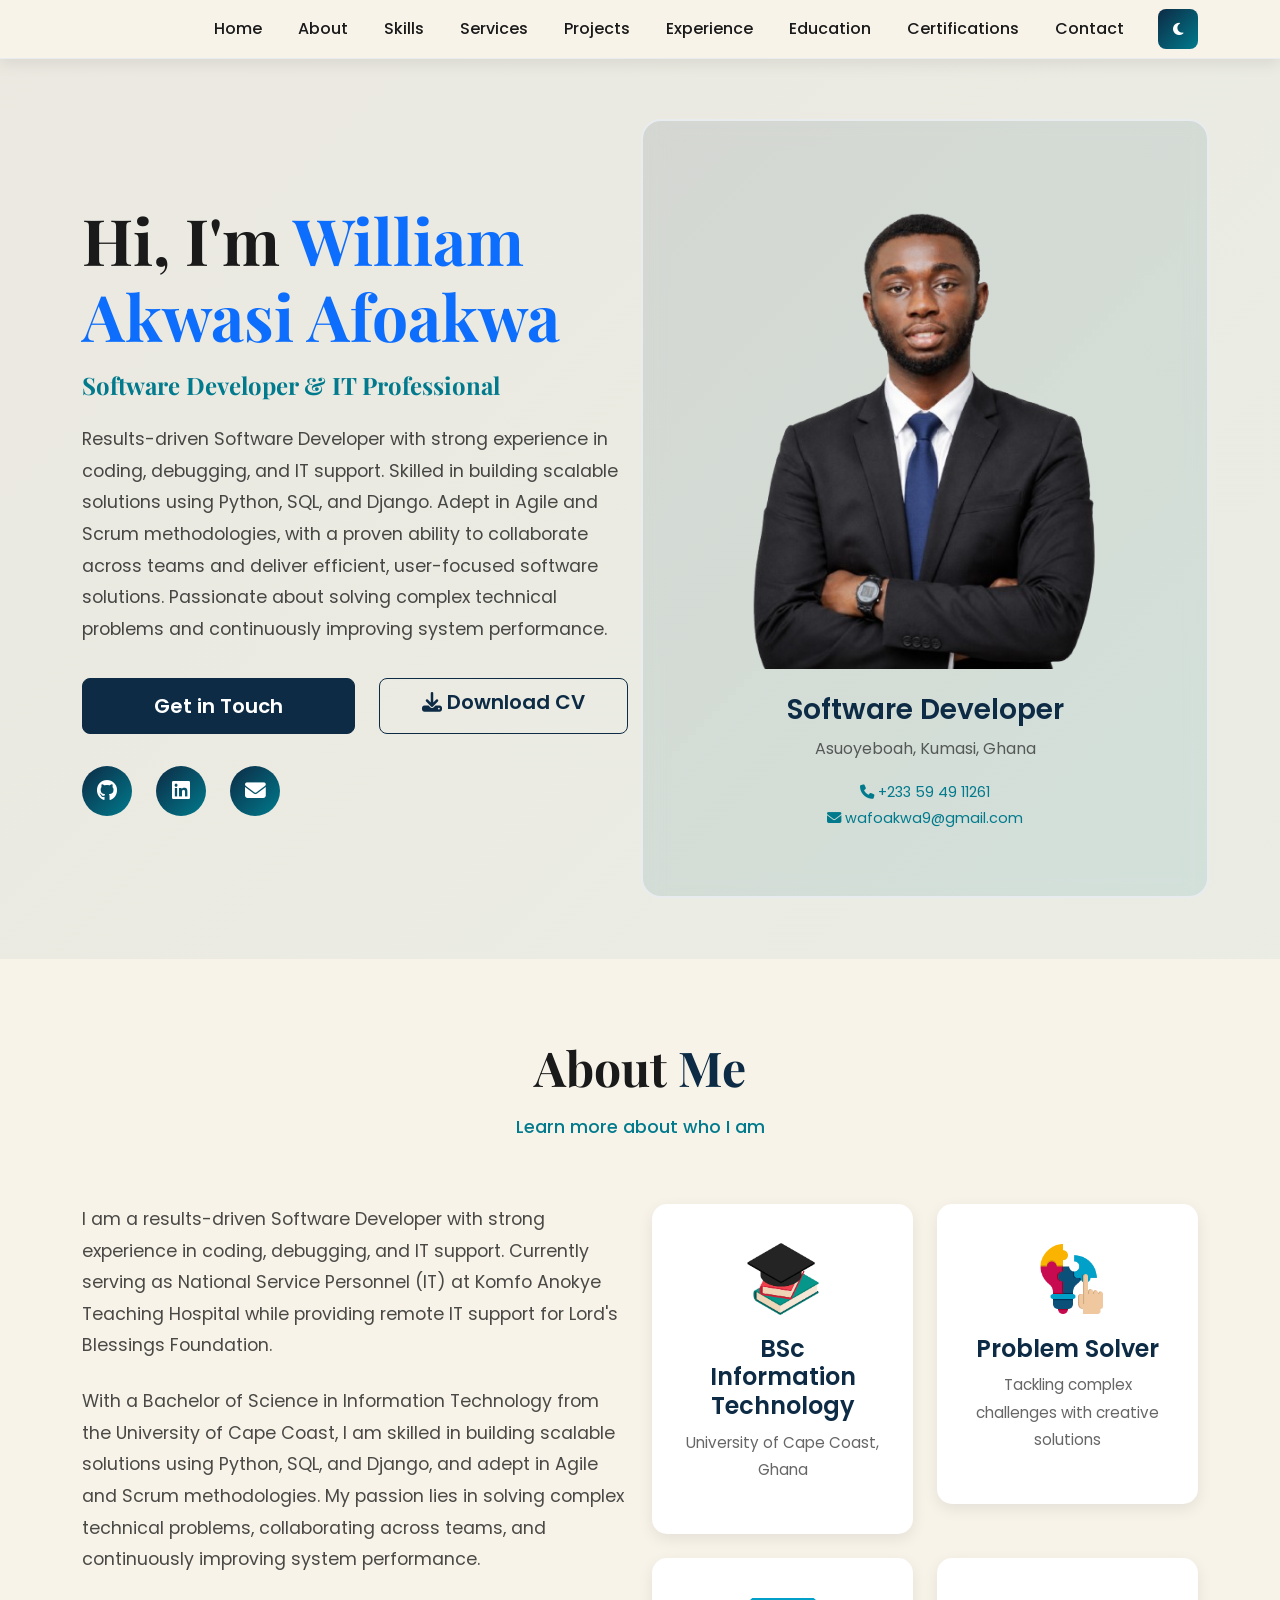
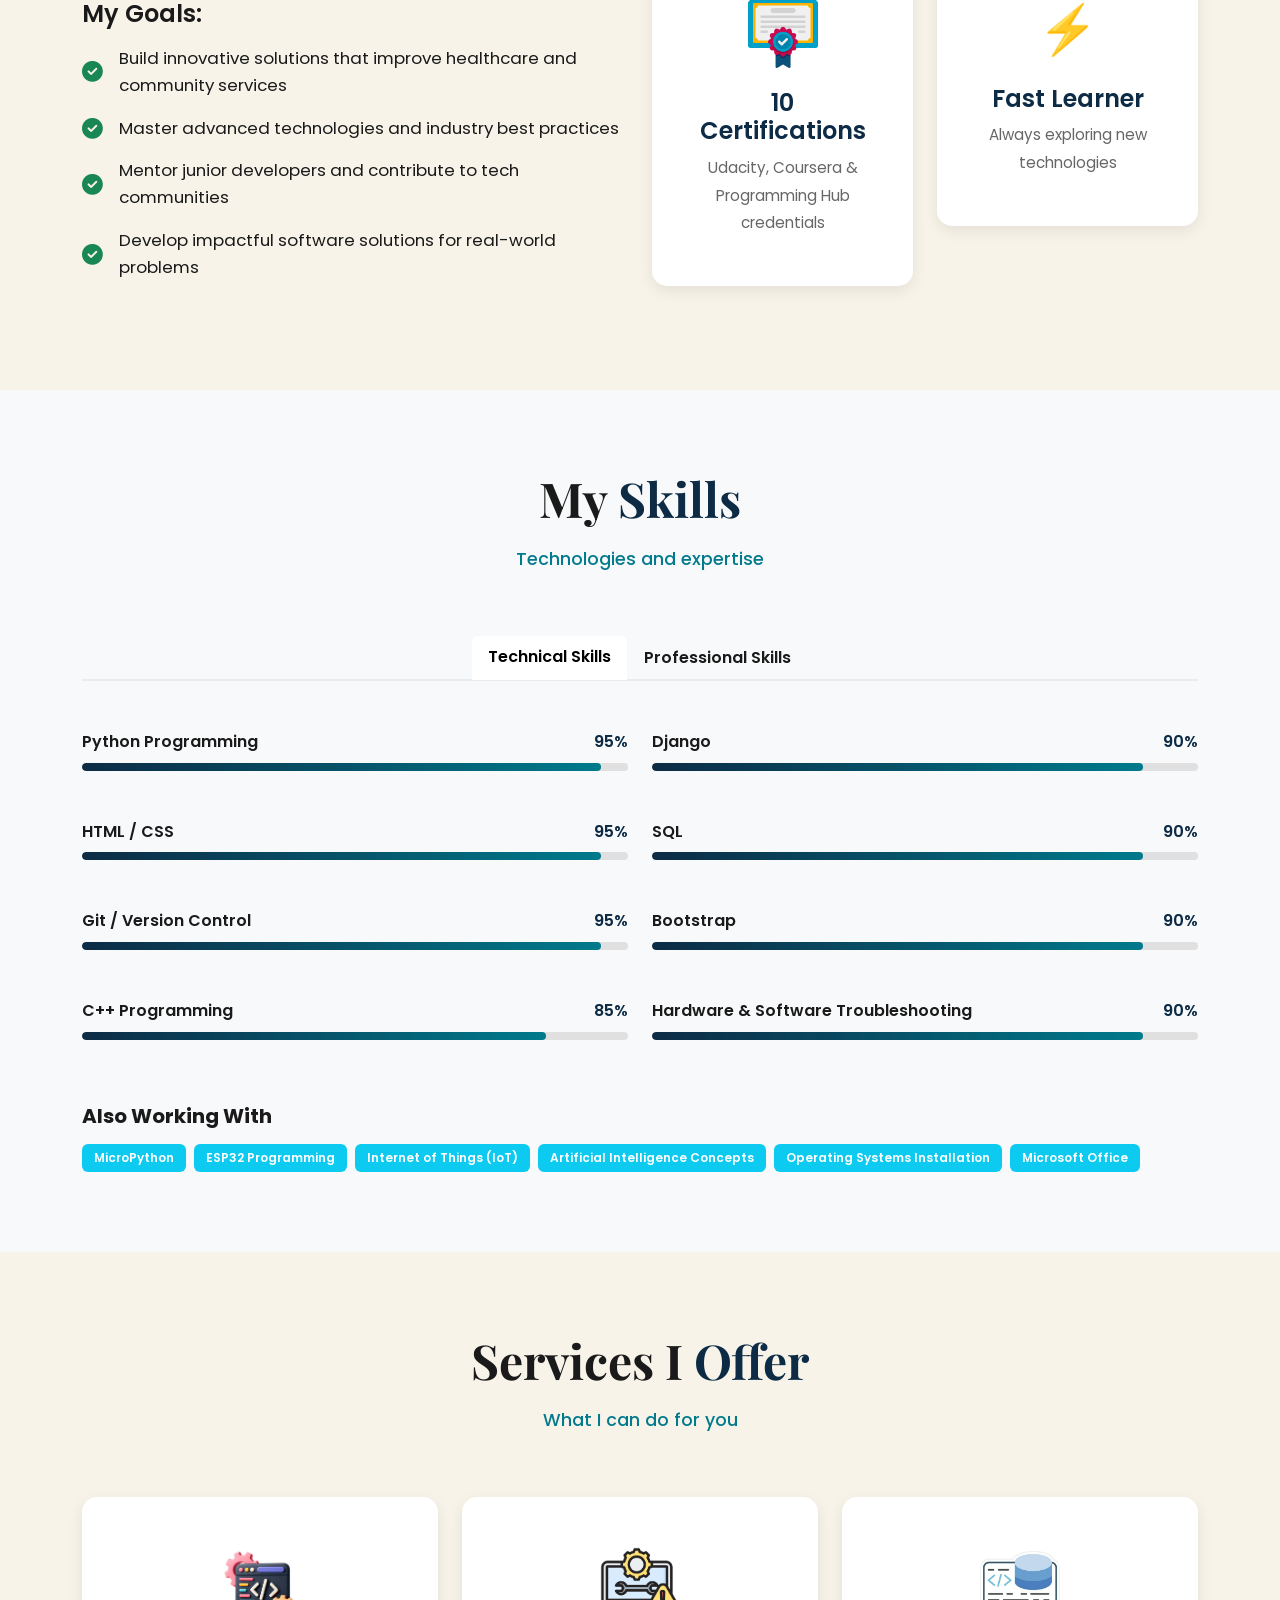
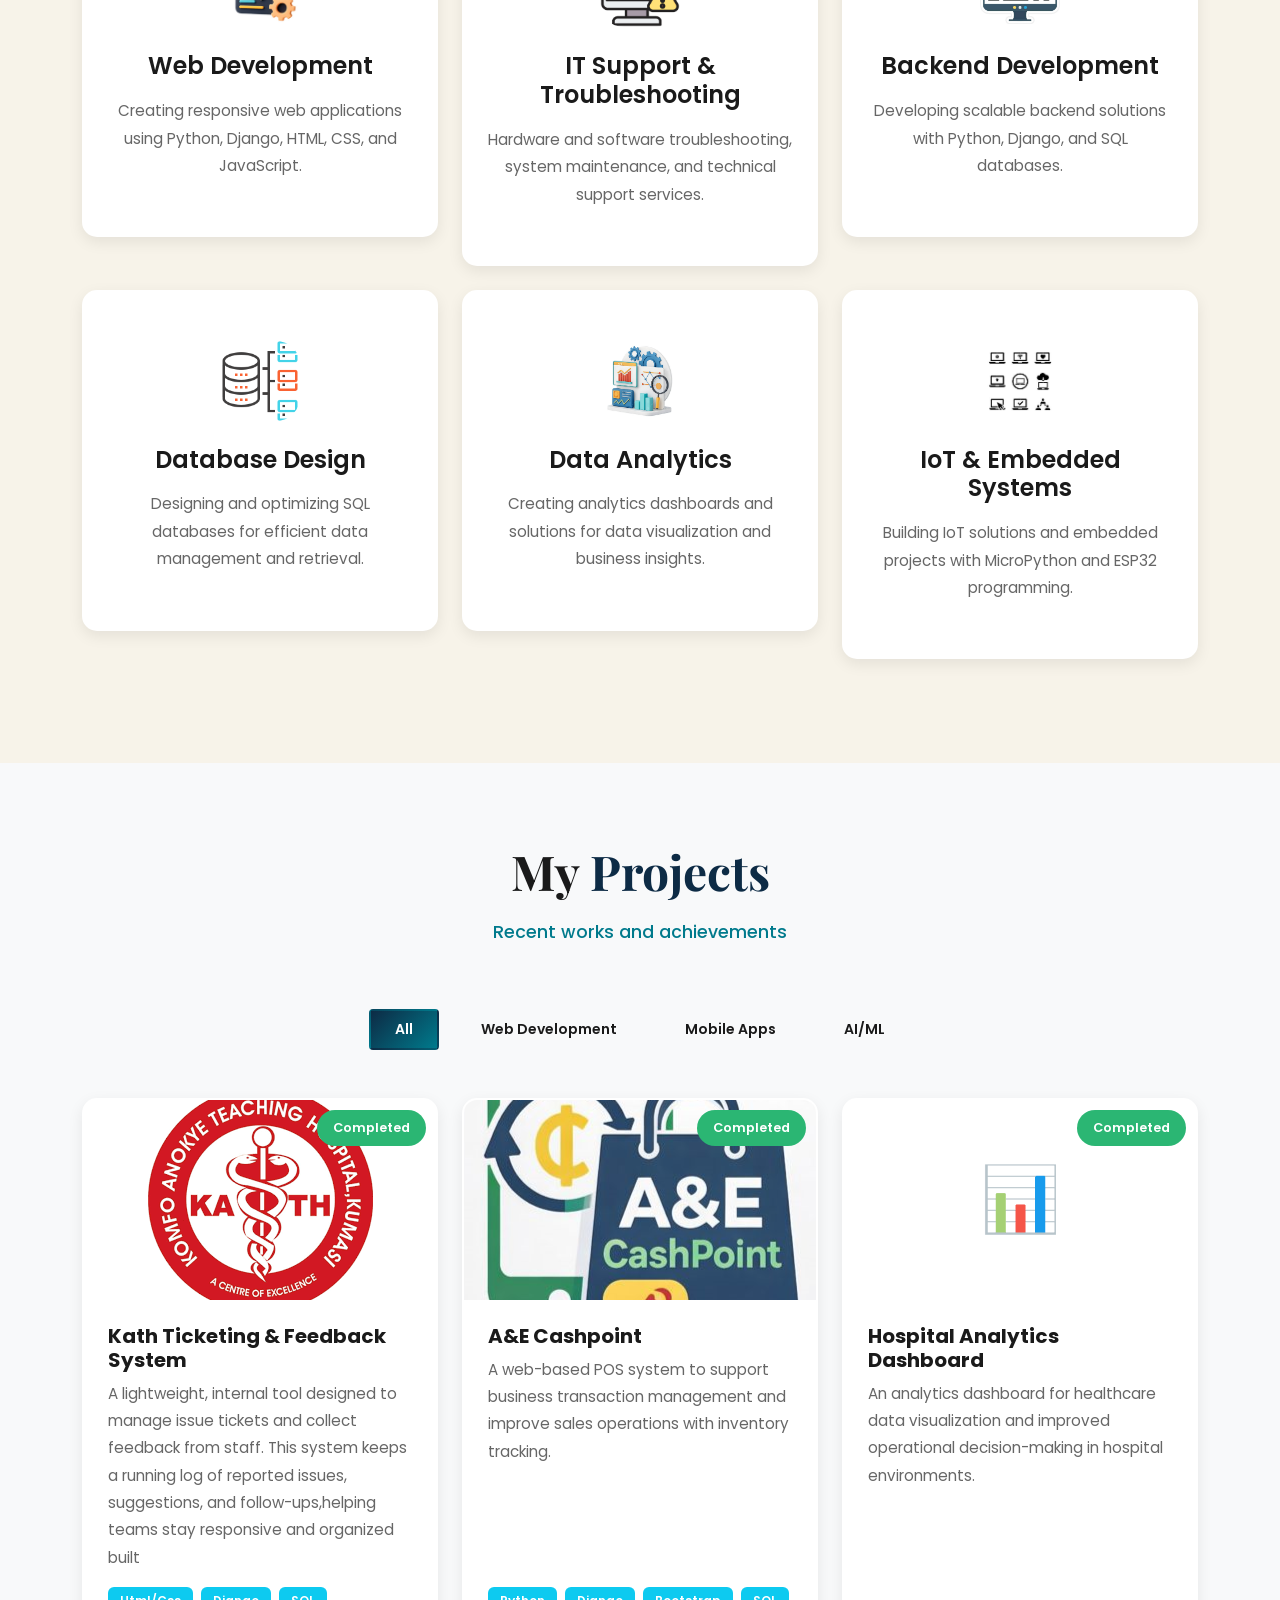
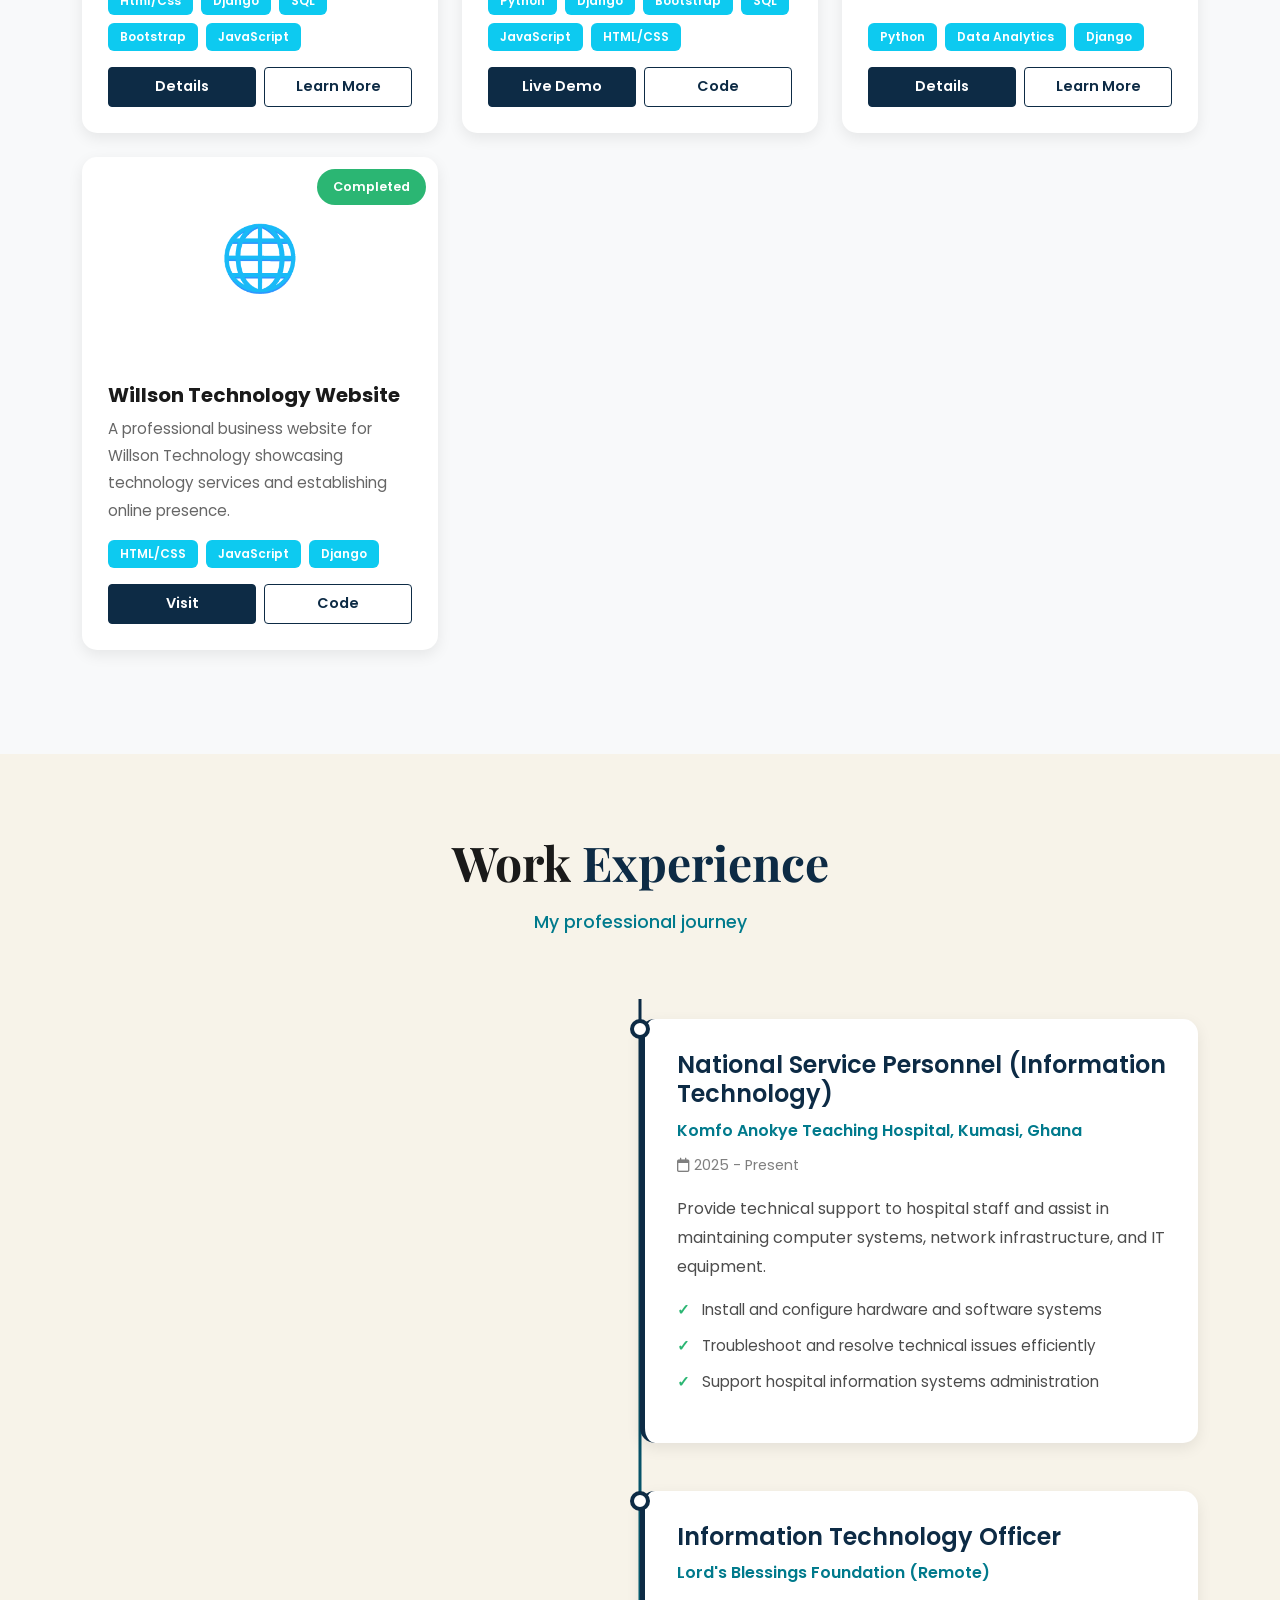
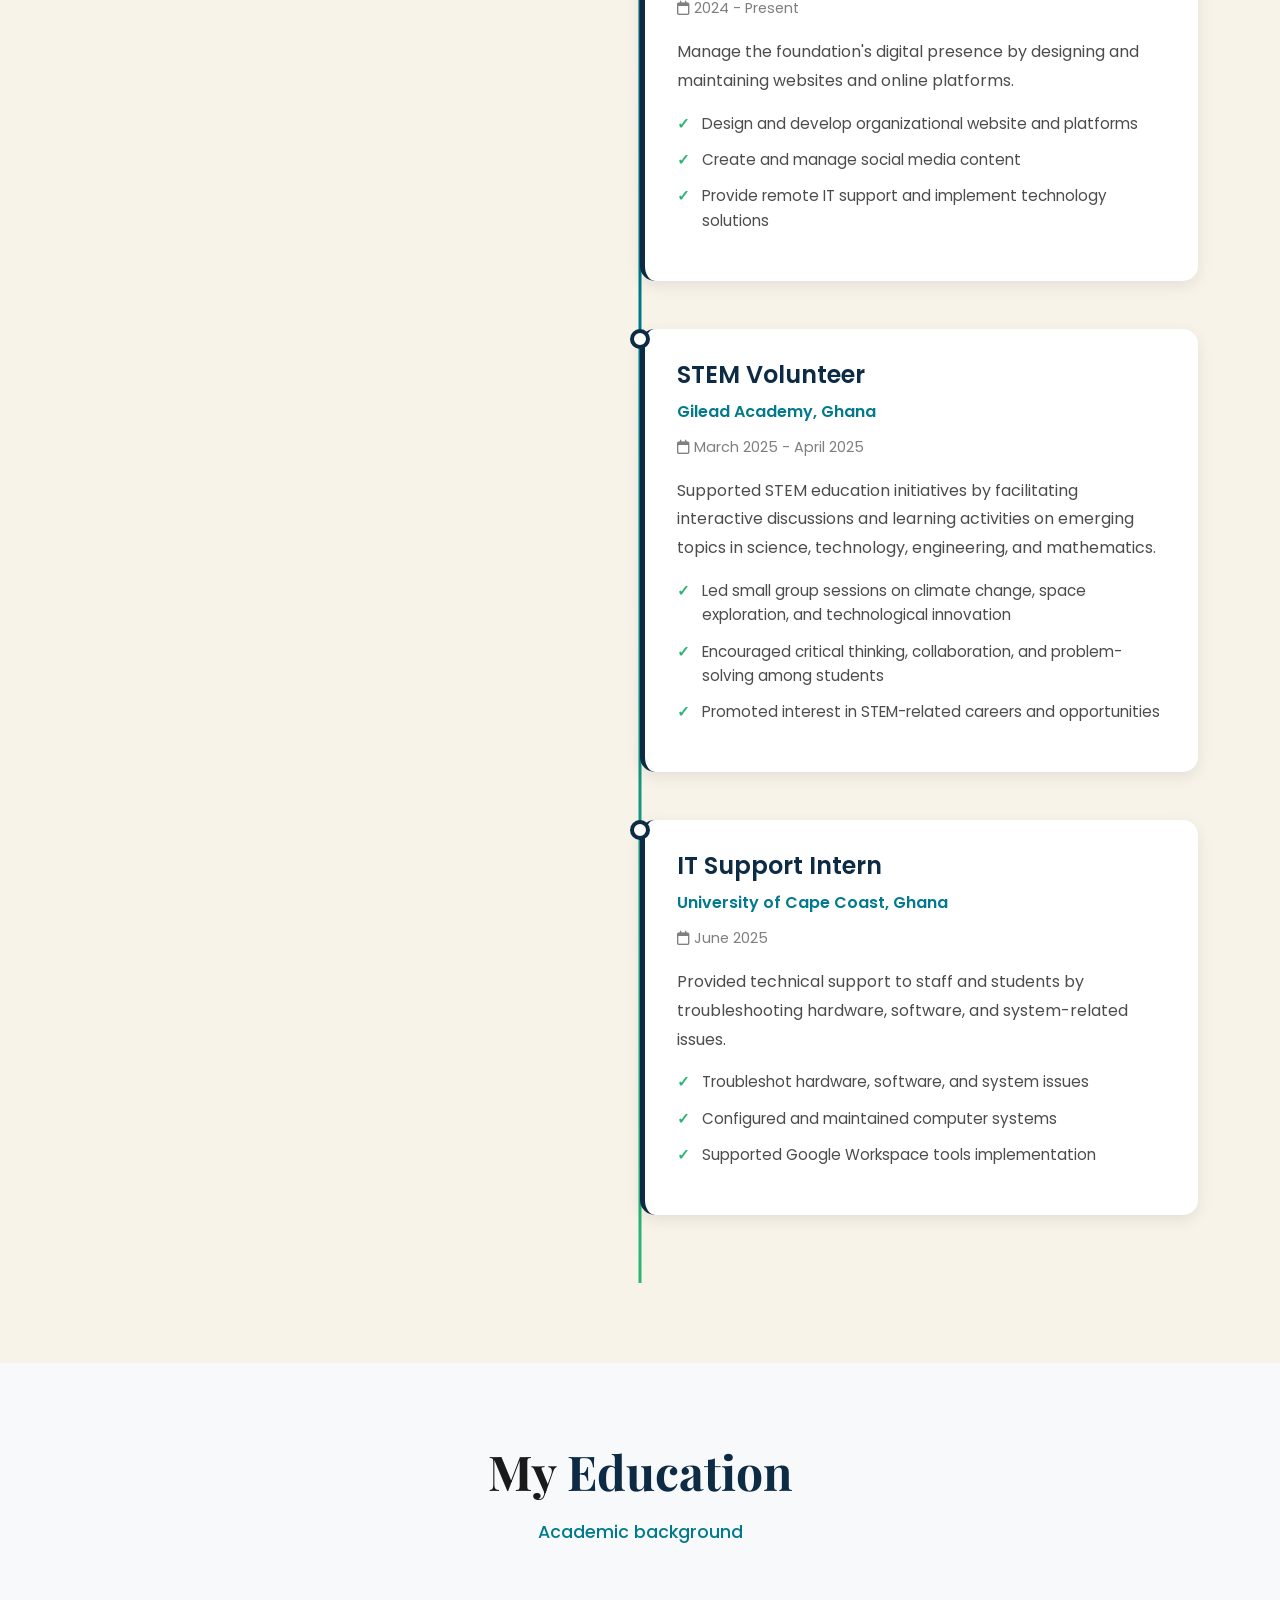
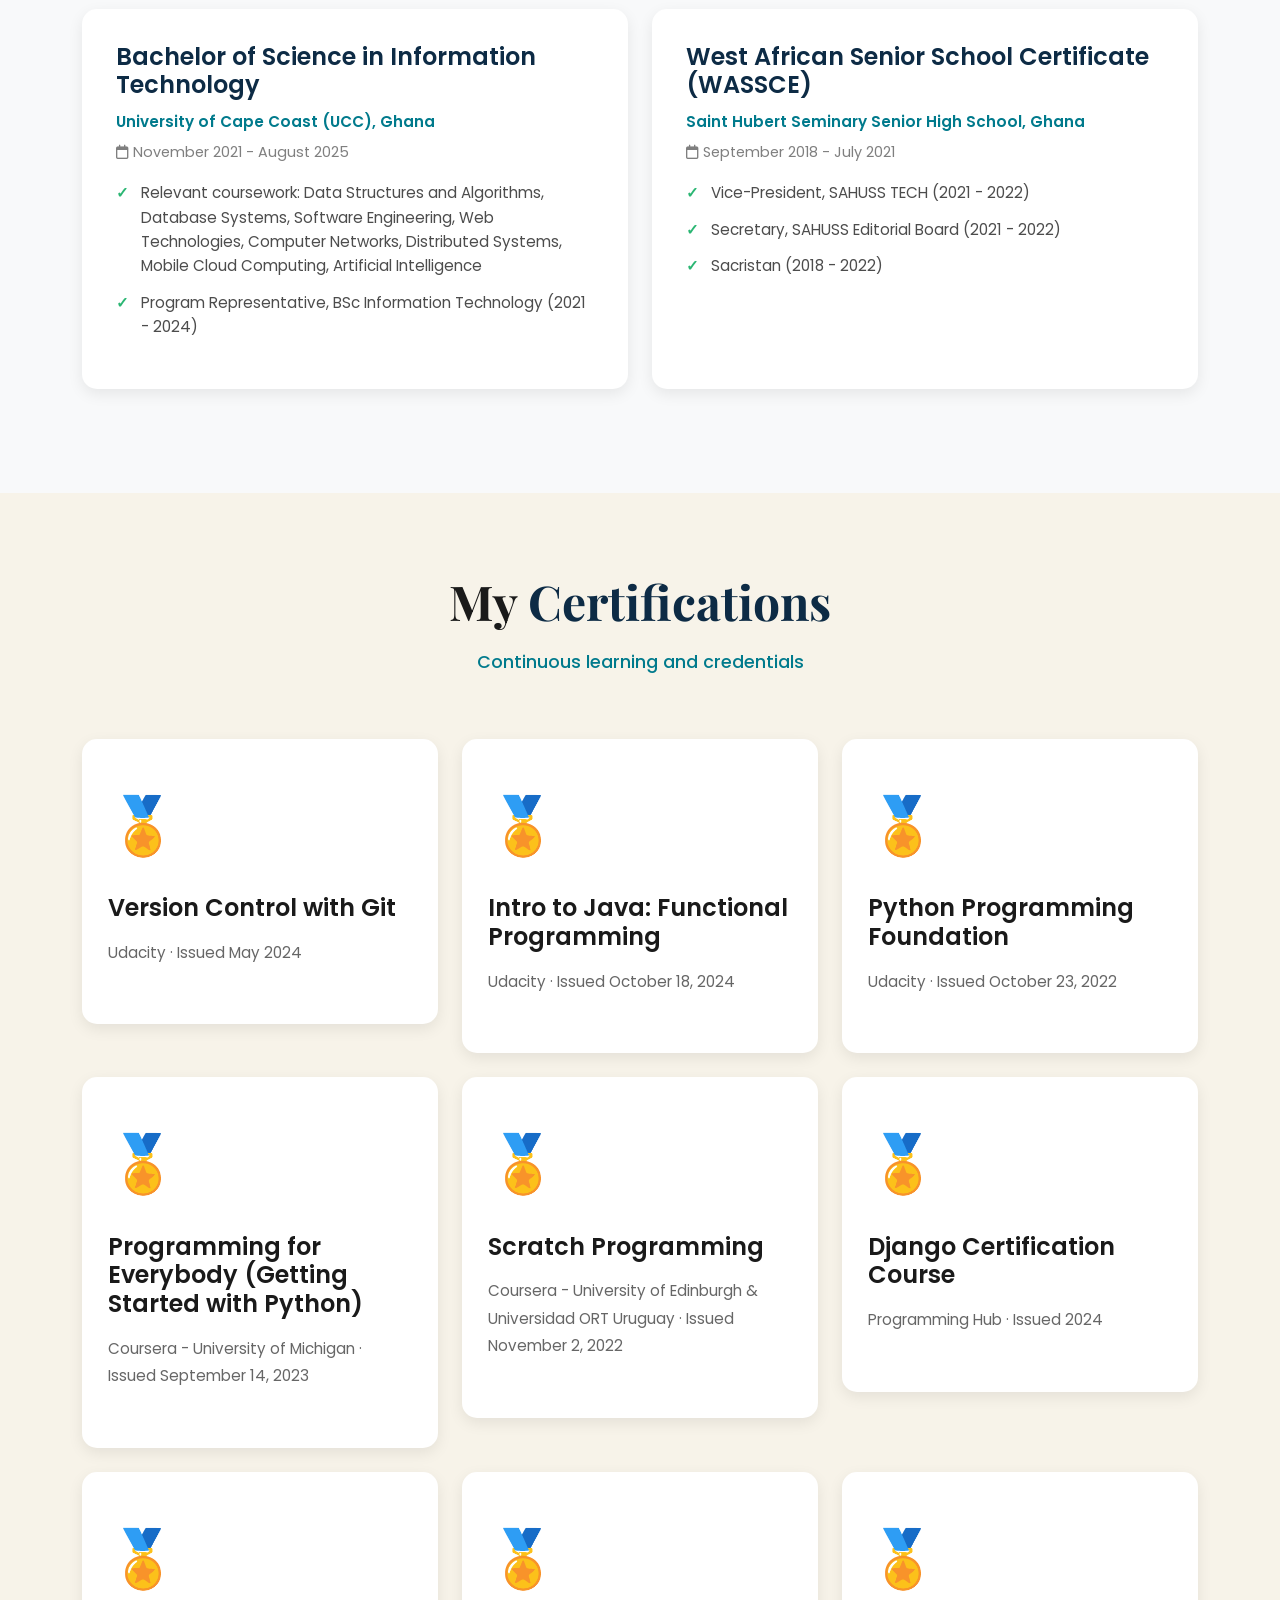
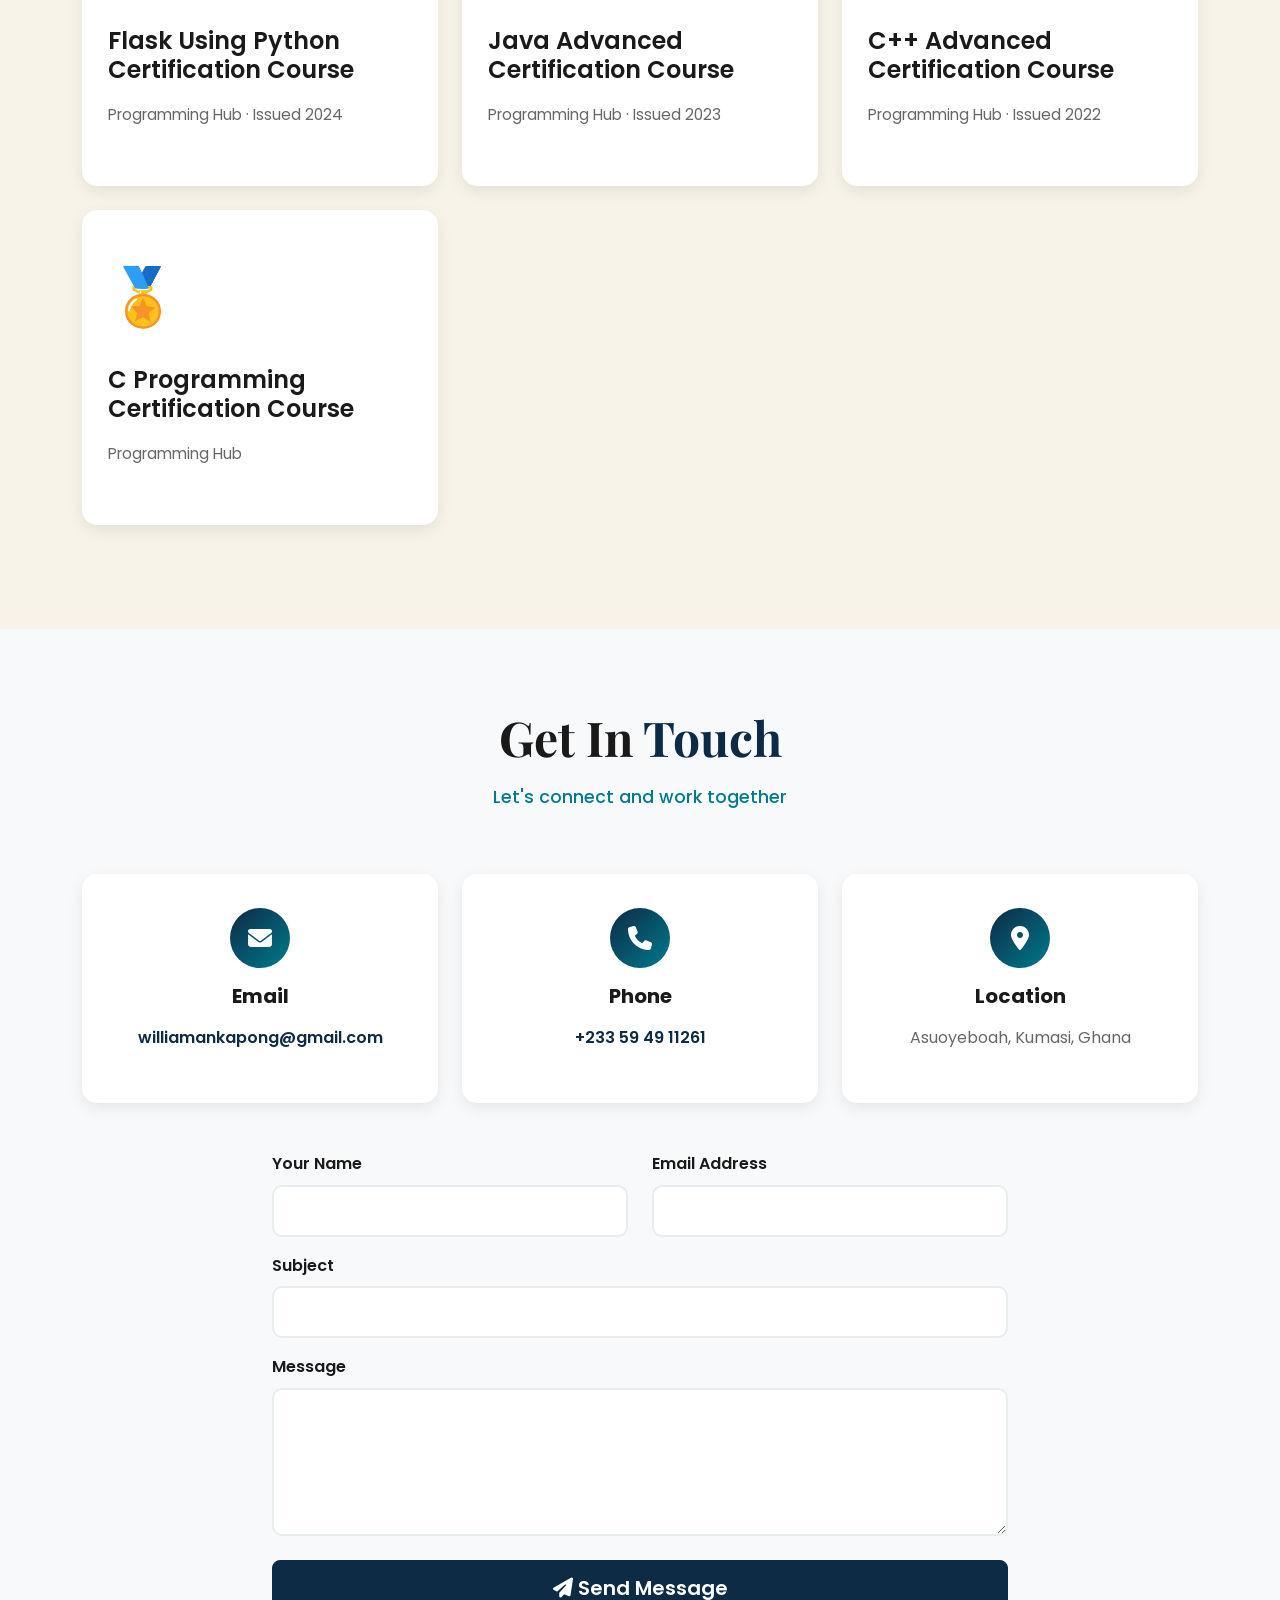
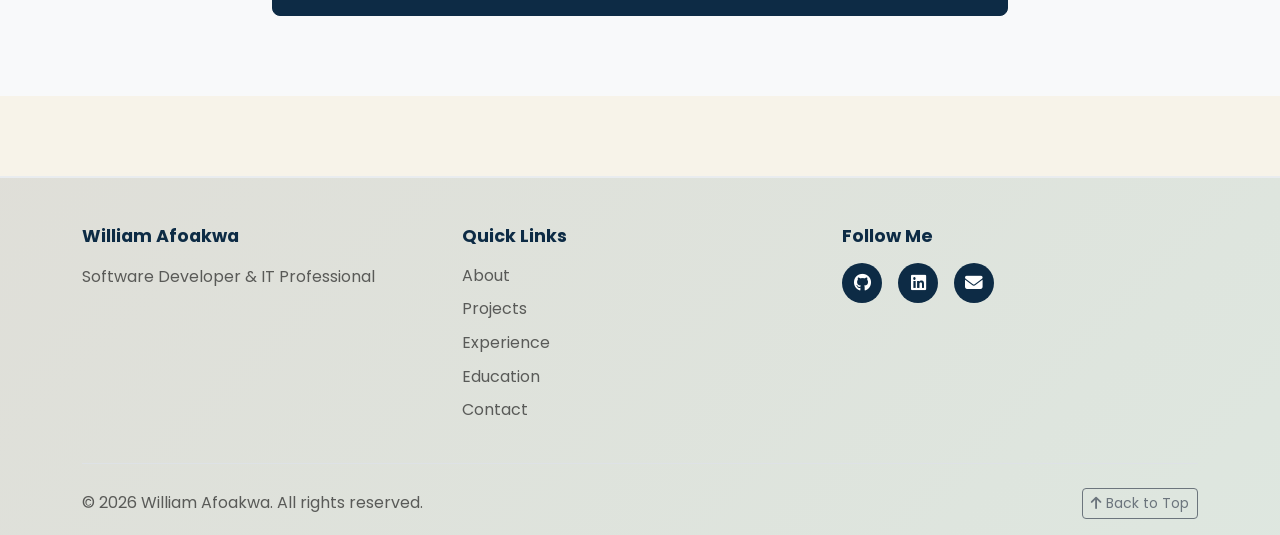
==== commit 654075f8: "the improve one." ====
--- a/index.html
+++ b/index.html
@@ -133,21 +133,27 @@
                     <div class="row">
                         <div class="col-sm-6 mb-4">
                             <div class="highlight-card">
-                                <div class="highlight-icon">💻</div>
+                                <div class="highlight-icon">
+                                    <img src="img/education.jpg" alt="Education">
+                                </div>
                                 <h4>BSc Information Technology</h4>
                                 <p>University of Cape Coast, Ghana</p>
                             </div>
                         </div>
                         <div class="col-sm-6 mb-4">
                             <div class="highlight-card">
-                                <div class="highlight-icon">🎯</div>
+                                <div class="highlight-icon">
+                                    <img src="img/problem.png" alt="Problem Solving">
+                                </div>
                                 <h4>Problem Solver</h4>
                                 <p>Tackling complex challenges with creative solutions</p>
                             </div>
                         </div>
                         <div class="col-sm-6 mb-4">
                             <div class="highlight-card">
-                                <div class="highlight-icon">📜</div>
+                                <div class="highlight-icon">
+                                    <img src="img/cert.png" alt="Certifications">
+                                </div>
                                 <h4>10 Certifications</h4>
                                 <p>Udacity, Coursera & Programming Hub credentials</p>
                             </div>
@@ -342,42 +348,54 @@
             <div class="row">
                 <div class="col-md-6 col-lg-4 mb-4">
                     <div class="service-card">
-                        <div class="service-icon">🌐</div>
+                        <div class="service-icon">
+                            <img src="img/web.jpg" alt="Web Development">
+                        </div>
                         <h4>Web Development</h4>
                         <p>Creating responsive web applications using Python, Django, HTML, CSS, and JavaScript.</p>
                     </div>
                 </div>
                 <div class="col-md-6 col-lg-4 mb-4">
                     <div class="service-card">
-                        <div class="service-icon">🔧</div>
+                        <div class="service-icon">
+                            <img src="img/Troubleshooting.png" alt="IT Support & Troubleshooting">
+                        </div>
                         <h4>IT Support & Troubleshooting</h4>
                         <p>Hardware and software troubleshooting, system maintenance, and technical support services.</p>
                     </div>
                 </div>
                 <div class="col-md-6 col-lg-4 mb-4">
                     <div class="service-card">
-                        <div class="service-icon">⚙️</div>
+                        <div class="service-icon">
+                            <img src="img/backend.jpg" alt="Backend Development">
+                        </div>
                         <h4>Backend Development</h4>
                         <p>Developing scalable backend solutions with Python, Django, and SQL databases.</p>
                     </div>
                 </div>
                 <div class="col-md-6 col-lg-4 mb-4">
                     <div class="service-card">
-                        <div class="service-icon">💾</div>
+                        <div class="service-icon">
+                            <img src="img/database.png" alt="Database Design">
+                        </div>
                         <h4>Database Design</h4>
                         <p>Designing and optimizing SQL databases for efficient data management and retrieval.</p>
                     </div>
                 </div>
                 <div class="col-md-6 col-lg-4 mb-4">
                     <div class="service-card">
-                        <div class="service-icon">📊</div>
+                        <div class="service-icon">
+                            <img src="img/dataanly.jpg" alt="Data Analytics">
+                        </div>
                         <h4>Data Analytics</h4>
                         <p>Creating analytics dashboards and solutions for data visualization and business insights.</p>
                     </div>
                 </div>
                 <div class="col-md-6 col-lg-4 mb-4">
                     <div class="service-card">
-                        <div class="service-icon">🔌</div>
+                        <div class="service-icon">
+                            <img src="img/iot.jpg" alt="IoT & Embedded Systems">
+                        </div>
                         <h4>IoT & Embedded Systems</h4>
                         <p>Building IoT solutions and embedded projects with MicroPython and ESP32 programming.</p>
                     </div>
@@ -407,16 +425,20 @@
                 <div class="col-md-6 col-lg-4 mb-4 project-item" data-category="web">
                     <div class="project-card">
                         <div class="project-image">
-                            <div class="project-overlay">🏥</div>
+                            <div class="project-overlay">
+                                <img src="img/images.png" alt="Kath Ticketing & Feedback System">
+                            </div>
                             <span class="project-status">Completed</span>
                         </div>
                         <div class="project-content">
-                            <h5>Hospital Ticketing System</h5>
-                            <p>A hospital ticketing software solution to improve patient flow and service management within a healthcare environment.</p>
+                            <h5>Kath Ticketing & Feedback System</h5>
+                            <p>A lightweight, internal tool designed to manage issue tickets and collect feedback from staff. This system keeps a running log of reported issues, suggestions, and follow-ups,helping teams stay responsive and organized built</p>
                             <div class="project-tech">
-                                <span class="badge bg-info">Python</span>
+                                <span class="badge bg-info">Html/Css</span>
                                 <span class="badge bg-info">Django</span>
                                 <span class="badge bg-info">SQL</span>
+                                <span class="badge bg-info">Bootstrap</span>
+                                <span class="badge bg-info">JavaScript</span>
                             </div>
                             <div class="project-links">
                                 <a href="#" class="btn btn-sm btn-primary">Details</a>
@@ -429,16 +451,21 @@
                 <div class="col-md-6 col-lg-4 mb-4 project-item" data-category="web">
                     <div class="project-card">
                         <div class="project-image">
-                            <div class="project-overlay">🛒</div>
+                            <div class="project-overlay">
+                                <img src="img/ANE.png" alt="Point of Sale System">
+                            </div>
                             <span class="project-status">Completed</span>
                         </div>
                         <div class="project-content">
-                            <h5>Point of Sale System</h5>
+                            <h5>A&E Cashpoint </h5>
                             <p>A web-based POS system to support business transaction management and improve sales operations with inventory tracking.</p>
                             <div class="project-tech">
                                 <span class="badge bg-info">Python</span>
                                 <span class="badge bg-info">Django</span>
                                 <span class="badge bg-info">Bootstrap</span>
+                                <span class="badge bg-info">SQL</span>
+                                <span class="badge bg-info">JavaScript</span>
+                                <span class="badge bg-info">HTML/CSS</span>
                             </div>
                             <div class="project-links">
                                 <a href="https://willsontechnology.pythonanywhere.com" class="btn btn-sm btn-primary">Live Demo</a>
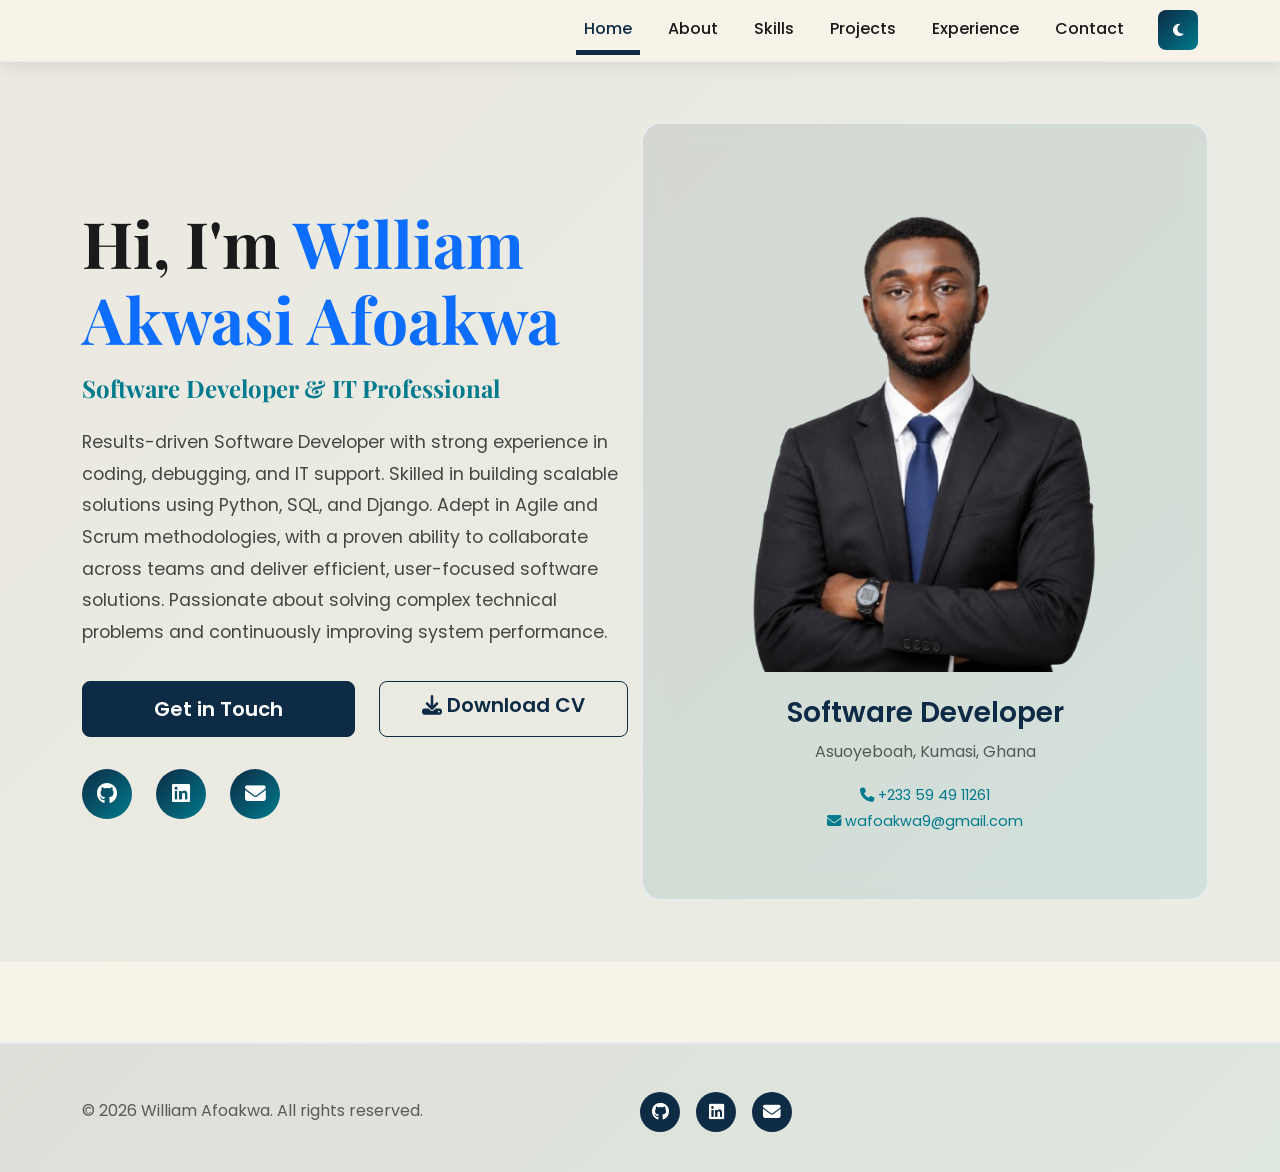
==== commit 5d029fe0: "update on the pro" ====
--- a/index.html
+++ b/index.html
@@ -1,832 +1,130 @@
-<!DOCTYPE html>
-<html lang="en">
-<head>
-    <meta charset="UTF-8">
-    <meta name="viewport" content="width=device-width, initial-scale=1.0">
-    <meta name="description" content="William Akwasi Afoakwa - Software Developer & IT Professional. Professional portfolio showcasing projects, skills, and experience.">
-    <meta name="keywords" content="developer, portfolio, web development, full stack, python, django">
-    <meta name="author" content="William Akwasi Afoakwa">
-    <meta property="og:title" content="William Akwasi Afoakwa - Software Developer">
-    <meta property="og:description" content="Professional portfolio of William Akwasi Afoakwa, Software Developer & IT Professional">
-    <meta property="og:type" content="website">
-
-
-    <title>William Afoakwa - Software Developer & IT Professional</title>
-   <link rel="icon" href="img/William_logo.png" type="image/x-icon">
-
-    <!-- Bootstrap CSS -->
-    <link href="https://cdn.jsdelivr.net/npm/bootstrap@5.3.0/dist/css/bootstrap.min.css" rel="stylesheet">
-    <!-- Font Awesome Icons -->
-    <link href="https://cdnjs.cloudflare.com/ajax/libs/font-awesome/6.4.0/css/all.min.css" rel="stylesheet">
-    <!-- Google Fonts -->
-    <link href="https://fonts.googleapis.com/css2?family=Poppins:wght@400;500;600;700&family=Playfair+Display:wght@700&display=swap" rel="stylesheet">
-    <!-- Custom CSS -->
-    <link rel="stylesheet" href="css\style.css">
-</head>
-<body>
-    <!-- Navigation -->
-    <nav class="navbar navbar-expand-lg navbar-dark sticky-top" id="navbar">
-        <div class="container-lg">
-            <a class="navbar-brand" href="#home">
-                <span class="brand-text">
-                  
-                </span>
-            </a>
-            <button class="navbar-toggler" type="button" data-bs-toggle="collapse" data-bs-target="#navbarNav">
-                <span class="navbar-toggler-icon"></span>
-            </button>
-            <div class="collapse navbar-collapse" id="navbarNav">
-                <ul class="navbar-nav ms-auto">
-                    <li class="nav-item"><a class="nav-link" href="#home">Home</a></li>
-                    <li class="nav-item"><a class="nav-link" href="#about">About</a></li>
-                    <li class="nav-item"><a class="nav-link" href="#skills">Skills</a></li>
-                    <li class="nav-item"><a class="nav-link" href="#services">Services</a></li>
-                    <li class="nav-item"><a class="nav-link" href="#portfolio">Projects</a></li>
-                    <li class="nav-item"><a class="nav-link" href="#experience">Experience</a></li>
-                    <li class="nav-item"><a class="nav-link" href="#education">Education</a></li>
-                    <li class="nav-item"><a class="nav-link" href="#certifications">Certifications</a></li>
-                    <li class="nav-item"><a class="nav-link" href="#contact">Contact</a></li>
-                </ul>
-            </div>
-            <div class="theme-toggle ms-3">
-                <button class="btn btn-sm theme-btn" id="themeBtn" title="Toggle Dark Mode">
-                    <i class="fas fa-moon"></i>
-                </button>
-            </div>
-        </div>
-    </nav>
-
-    <!-- Hero Section -->
-    <section id="home" class="hero-section">
-        <div class="container-lg">
-            <div class="row align-items-center min-vh-100">
-                <div class="col-lg-6">
-                    <div class="hero-content">
-                        <h1 class="hero-title">Hi, I'm <span class="text-primary">William Akwasi Afoakwa</span></h1>
-                        <h2 class="hero-subtitle-2">Software Developer & IT Professional</h2>
-                        <p class="hero-description">
-                            Results-driven Software Developer with strong experience in coding, debugging, and IT support. Skilled in building scalable solutions using Python, SQL, and Django. Adept in Agile and Scrum methodologies, with a proven ability to collaborate across teams and deliver efficient, user-focused software solutions. Passionate about solving complex technical problems and continuously improving system performance.
-                        </p>
-                        <div class="hero-buttons">
-                            <a href="#contact" class="btn btn-primary btn-lg">Get in Touch</a>
-                            <a href="resume.pdf" class="btn btn-outline-primary btn-lg" download>
-                                <i class="fas fa-download"></i> Download CV
-                            </a>
-                        </div>
-                        <div class="social-links">
-                            <a href="https://github.com/tech-willson20" target="_blank" class="social-link">
-                                <i class="fab fa-github"></i>
-                            </a>
-                            <a href="https://www.linkedin.com/in/william-afoakwa/" target="_blank" class="social-link">
-                                <i class="fab fa-linkedin"></i>
-                            </a>
-                            <a href="mailto:wafoakwa9@gmail.com" class="social-link">
-                                <i class="fas fa-envelope"></i>
-                            </a>
-                        </div>
-                    </div>
-                </div>
-                <div class="col-lg-6">
-                    <div class="hero-image">
-                        <div class="profile-card">
-                            <div class="profile-icon">
-                                <img src="img/William_Akwasi_Afoakwa-removebg-preview.png">
-                            </div>
-                            <h3>Software Developer</h3>
-                            <p>Asuoyeboah, Kumasi, Ghana</p>
-                            <p style="font-size: 0.9rem; margin-top: 1rem; color: var(--secondary);">
-                                <i class="fas fa-phone"></i> +233 59 49 11261<br>
-                                <i class="fas fa-envelope"></i> wafoakwa9@gmail.com
-                            </p>
-                        </div>
-                    </div>
-                </div>
-            </div>
-        </div>
-    </section>
-
-    <!-- About Section -->
-    <section id="about" class="section about-section">
-        <div class="container-lg">
-            <div class="section-header">
-                <h2>About <span class="text-primary">Me</span></h2>
-                <p class="section-subtitle">Learn more about who I am</p>
-            </div>
-
-            <div class="row">
-                <div class="col-lg-6 mb-4 mb-lg-0">
-                    <p class="about-text">
-                        I am a results-driven Software Developer with strong experience in coding, debugging, and IT support. Currently serving as National Service Personnel (IT) at Komfo Anokye Teaching Hospital while providing remote IT support for Lord's Blessings Foundation.
-                    </p>
-                    <p class="about-text">
-                        With a Bachelor of Science in Information Technology from the University of Cape Coast, I am skilled in building scalable solutions using Python, SQL, and Django, and adept in Agile and Scrum methodologies. My passion lies in solving complex technical problems, collaborating across teams, and continuously improving system performance.
-                    </p>
-                    <h4 class="mt-4 mb-3">My Goals:</h4>
-                    <ul class="goals-list">
-                        <li><i class="fas fa-check-circle text-success"></i> Build innovative solutions that improve healthcare and community services</li>
-                        <li><i class="fas fa-check-circle text-success"></i> Master advanced technologies and industry best practices</li>
-                        <li><i class="fas fa-check-circle text-success"></i> Mentor junior developers and contribute to tech communities</li>
-                        <li><i class="fas fa-check-circle text-success"></i> Develop impactful software solutions for real-world problems</li>
-                    </ul>
-                </div>
-                <div class="col-lg-6">
-                    <div class="row">
-                        <div class="col-sm-6 mb-4">
-                            <div class="highlight-card">
-                                <div class="highlight-icon">
-                                    <img src="img/education.jpg" alt="Education">
-                                </div>
-                                <h4>BSc Information Technology</h4>
-                                <p>University of Cape Coast, Ghana</p>
-                            </div>
-                        </div>
-                        <div class="col-sm-6 mb-4">
-                            <div class="highlight-card">
-                                <div class="highlight-icon">
-                                    <img src="img/problem.png" alt="Problem Solving">
-                                </div>
-                                <h4>Problem Solver</h4>
-                                <p>Tackling complex challenges with creative solutions</p>
-                            </div>
-                        </div>
-                        <div class="col-sm-6 mb-4">
-                            <div class="highlight-card">
-                                <div class="highlight-icon">
-                                    <img src="img/cert.png" alt="Certifications">
-                                </div>
-                                <h4>10 Certifications</h4>
-                                <p>Udacity, Coursera & Programming Hub credentials</p>
-                            </div>
-                        </div>
-                        <div class="col-sm-6 mb-4">
-                            <div class="highlight-card">
-                                <div class="highlight-icon">⚡</div>
-                                <h4>Fast Learner</h4>
-                                <p>Always exploring new technologies</p>
-                            </div>
-                        </div>
-                    </div>
-                </div>
-            </div>
-        </div>
-    </section>
-
-    <!-- Skills Section -->
-    <section id="skills" class="section skills-section bg-light">
-        <div class="container-lg">
-            <div class="section-header">
-                <h2>My <span class="text-primary">Skills</span></h2>
-                <p class="section-subtitle">Technologies and expertise</p>
-            </div>
-
-            <!-- Tabs -->
-            <ul class="nav nav-tabs justify-content-center mb-5" role="tablist">
-                <li class="nav-item">
-                    <button class="nav-link active" id="technical-tab" data-bs-toggle="tab" data-bs-target="#technical" type="button" role="tab">
-                        Technical Skills
-                    </button>
-                </li>
-                <li class="nav-item">
-                    <button class="nav-link" id="soft-tab" data-bs-toggle="tab" data-bs-target="#soft" type="button" role="tab">
-                        Professional Skills
-                    </button>
-                </li>
-            </ul>
-
-            <!-- Tab Content -->
-            <div class="tab-content">
-                <!-- Technical Skills -->
-                <div class="tab-pane fade show active" id="technical" role="tabpanel">
-                    <div class="row">
-                        <div class="col-md-6 mb-4">
-                            <div class="skill-item">
-                                <div class="skill-header">
-                                    <span>Python Programming</span>
-                                    <span class="skill-level">95%</span>
-                                </div>
-                                <div class="progress">
-                                    <div class="progress-bar" style="width: 95%"></div>
-                                </div>
-                            </div>
-                        </div>
-                        <div class="col-md-6 mb-4">
-                            <div class="skill-item">
-                                <div class="skill-header">
-                                    <span>Django</span>
-                                    <span class="skill-level">90%</span>
-                                </div>
-                                <div class="progress">
-                                    <div class="progress-bar" style="width: 90%"></div>
-                                </div>
-                            </div>
-                        </div>
-                        <div class="col-md-6 mb-4">
-                            <div class="skill-item">
-                                <div class="skill-header">
-                                    <span>HTML / CSS</span>
-                                    <span class="skill-level">95%</span>
-                                </div>
-                                <div class="progress">
-                                    <div class="progress-bar" style="width: 95%"></div>
-                                </div>
-                            </div>
-                        </div>
-                        <div class="col-md-6 mb-4">
-                            <div class="skill-item">
-                                <div class="skill-header">
-                                    <span>SQL</span>
-                                    <span class="skill-level">90%</span>
-                                </div>
-                                <div class="progress">
-                                    <div class="progress-bar" style="width: 90%"></div>
-                                </div>
-                            </div>
-                        </div>
-                        <div class="col-md-6 mb-4">
-                            <div class="skill-item">
-                                <div class="skill-header">
-                                    <span>Git / Version Control</span>
-                                    <span class="skill-level">95%</span>
-                                </div>
-                                <div class="progress">
-                                    <div class="progress-bar" style="width: 95%"></div>
-                                </div>
-                            </div>
-                        </div>
-                        <div class="col-md-6 mb-4">
-                            <div class="skill-item">
-                                <div class="skill-header">
-                                    <span>Bootstrap</span>
-                                    <span class="skill-level">90%</span>
-                                </div>
-                                <div class="progress">
-                                    <div class="progress-bar" style="width: 90%"></div>
-                                </div>
-                            </div>
-                        </div>
-                        <div class="col-md-6 mb-4">
-                            <div class="skill-item">
-                                <div class="skill-header">
-                                    <span>C++ Programming</span>
-                                    <span class="skill-level">85%</span>
-                                </div>
-                                <div class="progress">
-                                    <div class="progress-bar" style="width: 85%"></div>
-                                </div>
-                            </div>
-                        </div>
-                        <div class="col-md-6 mb-4">
-                            <div class="skill-item">
-                                <div class="skill-header">
-                                    <span>Hardware & Software Troubleshooting</span>
-                                    <span class="skill-level">90%</span>
-                                </div>
-                                <div class="progress">
-                                    <div class="progress-bar" style="width: 90%"></div>
-                                </div>
-                            </div>
-                        </div>
-                    </div>
-                    <h5 class="mt-3 mb-3">Also Working With</h5>
-                    <div class="d-flex flex-wrap gap-2">
-                        <span class="badge bg-info">MicroPython</span>
-                        <span class="badge bg-info">ESP32 Programming</span>
-                        <span class="badge bg-info">Internet of Things (IoT)</span>
-                        <span class="badge bg-info">Artificial Intelligence Concepts</span>
-                        <span class="badge bg-info">Operating Systems Installation</span>
-                        <span class="badge bg-info">Microsoft Office</span>
-                    </div>
-                </div>
-
-                <!-- Soft Skills -->
-                <div class="tab-pane fade" id="soft" role="tabpanel">
-                    <div class="row">
-                        <div class="col-md-4 mb-3">
-                            <div class="soft-skill-card">Problem Solving</div>
-                        </div>
-                        <div class="col-md-4 mb-3">
-                            <div class="soft-skill-card">Team Collaboration</div>
-                        </div>
-                        <div class="col-md-4 mb-3">
-                            <div class="soft-skill-card">Project Management</div>
-                        </div>
-                        <div class="col-md-4 mb-3">
-                            <div class="soft-skill-card">Communication</div>
-                        </div>
-                        <div class="col-md-4 mb-3">
-                            <div class="soft-skill-card">Quick Learning</div>
-                        </div>
-                        <div class="col-md-4 mb-3">
-                            <div class="soft-skill-card">Technical Documentation</div>
-                        </div>
-                        <div class="col-md-4 mb-3">
-                            <div class="soft-skill-card">Leadership</div>
-                        </div>
-                        <div class="col-md-4 mb-3">
-                            <div class="soft-skill-card">Critical Thinking</div>
-                        </div>
-                        <div class="col-md-4 mb-3">
-                            <div class="soft-skill-card">Adaptability</div>
-                        </div>
-                        <div class="col-md-4 mb-3">
-                            <div class="soft-skill-card">Ability to Work Independently & Remotely</div>
-                        </div>
-                    </div>
-                </div>
-            </div>
-        </div>
-    </section>
-
-    <!-- Services Section -->
-    <section id="services" class="section services-section">
-        <div class="container-lg">
-            <div class="section-header">
-                <h2>Services I <span class="text-primary">Offer</span></h2>
-                <p class="section-subtitle">What I can do for you</p>
-            </div>
-
-            <div class="row">
-                <div class="col-md-6 col-lg-4 mb-4">
-                    <div class="service-card">
-                        <div class="service-icon">
-                            <img src="img/web.jpg" alt="Web Development">
-                        </div>
-                        <h4>Web Development</h4>
-                        <p>Creating responsive web applications using Python, Django, HTML, CSS, and JavaScript.</p>
-                    </div>
-                </div>
-                <div class="col-md-6 col-lg-4 mb-4">
-                    <div class="service-card">
-                        <div class="service-icon">
-                            <img src="img/Troubleshooting.png" alt="IT Support & Troubleshooting">
-                        </div>
-                        <h4>IT Support & Troubleshooting</h4>
-                        <p>Hardware and software troubleshooting, system maintenance, and technical support services.</p>
-                    </div>
-                </div>
-                <div class="col-md-6 col-lg-4 mb-4">
-                    <div class="service-card">
-                        <div class="service-icon">
-                            <img src="img/backend.jpg" alt="Backend Development">
-                        </div>
-                        <h4>Backend Development</h4>
-                        <p>Developing scalable backend solutions with Python, Django, and SQL databases.</p>
-                    </div>
-                </div>
-                <div class="col-md-6 col-lg-4 mb-4">
-                    <div class="service-card">
-                        <div class="service-icon">
-                            <img src="img/database.png" alt="Database Design">
-                        </div>
-                        <h4>Database Design</h4>
-                        <p>Designing and optimizing SQL databases for efficient data management and retrieval.</p>
-                    </div>
-                </div>
-                <div class="col-md-6 col-lg-4 mb-4">
-                    <div class="service-card">
-                        <div class="service-icon">
-                            <img src="img/dataanly.jpg" alt="Data Analytics">
-                        </div>
-                        <h4>Data Analytics</h4>
-                        <p>Creating analytics dashboards and solutions for data visualization and business insights.</p>
-                    </div>
-                </div>
-                <div class="col-md-6 col-lg-4 mb-4">
-                    <div class="service-card">
-                        <div class="service-icon">
-                            <img src="img/iot.jpg" alt="IoT & Embedded Systems">
-                        </div>
-                        <h4>IoT & Embedded Systems</h4>
-                        <p>Building IoT solutions and embedded projects with MicroPython and ESP32 programming.</p>
-                    </div>
-                </div>
-            </div>
-        </div>
-    </section>
-
-    <!-- Portfolio Section -->
-    <section id="portfolio" class="section portfolio-section bg-light">
-        <div class="container-lg">
-            <div class="section-header">
-                <h2>My <span class="text-primary">Projects</span></h2>
-                <p class="section-subtitle">Recent works and achievements</p>
-            </div>
-
-            <!-- Filter Buttons -->
-            <div class="filter-buttons mb-5 text-center">
-                <button class="btn btn-sm btn-filter active" data-filter="all">All</button>
-                <button class="btn btn-sm btn-filter" data-filter="web">Web Development</button>
-                <button class="btn btn-sm btn-filter" data-filter="mobile">Mobile Apps</button>
-                <button class="btn btn-sm btn-filter" data-filter="ai">AI/ML</button>
-            </div>
-
-            <!-- Projects Grid -->
-            <div class="row">
-                <div class="col-md-6 col-lg-4 mb-4 project-item" data-category="web">
-                    <div class="project-card">
-                        <div class="project-image">
-                            <div class="project-overlay">
-                                <img src="img/images.png" alt="Kath Ticketing & Feedback System">
-                            </div>
-                            <span class="project-status">Completed</span>
-                        </div>
-                        <div class="project-content">
-                            <h5>Kath Ticketing & Feedback System</h5>
-                            <p>A lightweight, internal tool designed to manage issue tickets and collect feedback from staff. This system keeps a running log of reported issues, suggestions, and follow-ups,helping teams stay responsive and organized built</p>
-                            <div class="project-tech">
-                                <span class="badge bg-info">Html/Css</span>
-                                <span class="badge bg-info">Django</span>
-                                <span class="badge bg-info">SQL</span>
-                                <span class="badge bg-info">Bootstrap</span>
-                                <span class="badge bg-info">JavaScript</span>
-                            </div>
-                            <div class="project-links">
-                                <a href="#" class="btn btn-sm btn-primary">Details</a>
-                                <a href="#" class="btn btn-sm btn-outline-primary">Learn More</a>
-                            </div>
-                        </div>
-                    </div>
-                </div>
-
-                <div class="col-md-6 col-lg-4 mb-4 project-item" data-category="web">
-                    <div class="project-card">
-                        <div class="project-image">
-                            <div class="project-overlay">
-                                <img src="img/ANE.png" alt="Point of Sale System">
-                            </div>
-                            <span class="project-status">Completed</span>
-                        </div>
-                        <div class="project-content">
-                            <h5>A&E Cashpoint </h5>
-                            <p>A web-based POS system to support business transaction management and improve sales operations with inventory tracking.</p>
-                            <div class="project-tech">
-                                <span class="badge bg-info">Python</span>
-                                <span class="badge bg-info">Django</span>
-                                <span class="badge bg-info">Bootstrap</span>
-                                <span class="badge bg-info">SQL</span>
-                                <span class="badge bg-info">JavaScript</span>
-                                <span class="badge bg-info">HTML/CSS</span>
-                            </div>
-                            <div class="project-links">
-                                <a href="https://willsontechnology.pythonanywhere.com" class="btn btn-sm btn-primary">Live Demo</a>
-                                <a href="#" class="btn btn-sm btn-outline-primary">Code</a>
-                            </div>
-                        </div>
-                    </div>
-                </div>
-
-                <div class="col-md-6 col-lg-4 mb-4 project-item" data-category="web">
-                    <div class="project-card">
-                        <div class="project-image">
-                            <div class="project-overlay">📊</div>
-                            <span class="project-status">Completed</span>
-                        </div>
-                        <div class="project-content">
-                            <h5>Hospital Analytics Dashboard</h5>
-                            <p>An analytics dashboard for healthcare data visualization and improved operational decision-making in hospital environments.</p>
-                            <div class="project-tech">
-                                <span class="badge bg-info">Python</span>
-                                <span class="badge bg-info">Data Analytics</span>
-                                <span class="badge bg-info">Django</span>
-                            </div>
-                            <div class="project-links">
-                                <a href="#" class="btn btn-sm btn-primary">Details</a>
-                                <a href="#" class="btn btn-sm btn-outline-primary">Learn More</a>
-                            </div>
-                        </div>
-                    </div>
-                </div>
-
-                <div class="col-md-6 col-lg-4 mb-4 project-item" data-category="web">
-                    <div class="project-card">
-                        <div class="project-image">
-                            <div class="project-overlay">🌐</div>
-                            <span class="project-status">Completed</span>
-                        </div>
-                        <div class="project-content">
-                            <h5>Willson Technology Website</h5>
-                            <p>A professional business website for Willson Technology showcasing technology services and establishing online presence.</p>
-                            <div class="project-tech">
-                                <span class="badge bg-info">HTML/CSS</span>
-                                <span class="badge bg-info">JavaScript</span>
-                                <span class="badge bg-info">Django</span>
-                            </div>
-                            <div class="project-links">
-                                <a href="#" class="btn btn-sm btn-primary">Visit</a>
-                                <a href="#" class="btn btn-sm btn-outline-primary">Code</a>
-                            </div>
-                        </div>
-                    </div>
-                </div>
-            </div>
-        </div>
-    </section>
-
-    <!-- Experience Section -->
-    <section id="experience" class="section experience-section">
-        <div class="container-lg">
-            <div class="section-header">
-                <h2>Work <span class="text-primary">Experience</span></h2>
-                <p class="section-subtitle">My professional journey</p>
-            </div>
-
-            <div class="timeline">
-                <div class="timeline-item">
-                    <div class="timeline-dot"></div>
-                    <div class="timeline-content">
-                        <h4>National Service Personnel (Information Technology)</h4>
-                        <p class="company">Komfo Anokye Teaching Hospital, Kumasi, Ghana</p>
-                        <p class="duration"><i class="far fa-calendar"></i> 2025 - Present</p>
-                        <p>Provide technical support to hospital staff and assist in maintaining computer systems, network infrastructure, and IT equipment.</p>
-                        <ul class="achievements">
-                            <li>Install and configure hardware and software systems</li>
-                            <li>Troubleshoot and resolve technical issues efficiently</li>
-                            <li>Support hospital information systems administration</li>
-                        </ul>
-                    </div>
-                </div>
-
-                <div class="timeline-item">
-                    <div class="timeline-dot"></div>
-                    <div class="timeline-content">
-                        <h4>Information Technology Officer</h4>
-                        <p class="company">Lord's Blessings Foundation (Remote)</p>
-                        <p class="duration"><i class="far fa-calendar"></i> 2024 - Present</p>
-                        <p>Manage the foundation's digital presence by designing and maintaining websites and online platforms.</p>
-                        <ul class="achievements">
-                            <li>Design and develop organizational website and platforms</li>
-                            <li>Create and manage social media content</li>
-                            <li>Provide remote IT support and implement technology solutions</li>
-                        </ul>
-                    </div>
-                </div>
-
-                <div class="timeline-item">
-                    <div class="timeline-dot"></div>
-                    <div class="timeline-content">
-                        <h4>STEM Volunteer</h4>
-                        <p class="company">Gilead Academy, Ghana</p>
-                        <p class="duration"><i class="far fa-calendar"></i> March 2025 - April 2025</p>
-                        <p>Supported STEM education initiatives by facilitating interactive discussions and learning activities on emerging topics in science, technology, engineering, and mathematics.</p>
-                        <ul class="achievements">
-                            <li>Led small group sessions on climate change, space exploration, and technological innovation</li>
-                            <li>Encouraged critical thinking, collaboration, and problem-solving among students</li>
-                            <li>Promoted interest in STEM-related careers and opportunities</li>
-                        </ul>
-                    </div>
-                </div>
-
-                <div class="timeline-item">
-                    <div class="timeline-dot"></div>
-                    <div class="timeline-content">
-                        <h4>IT Support Intern</h4>
-                        <p class="company">University of Cape Coast, Ghana</p>
-                        <p class="duration"><i class="far fa-calendar"></i> June 2025</p>
-                        <p>Provided technical support to staff and students by troubleshooting hardware, software, and system-related issues.</p>
-                        <ul class="achievements">
-                            <li>Troubleshot hardware, software, and system issues</li>
-                            <li>Configured and maintained computer systems</li>
-                            <li>Supported Google Workspace tools implementation</li>
-                        </ul>
-                    </div>
-                </div>
-            </div>
-        </div>
-    </section>
-
-    <!-- Education Section -->
-    <section id="education" class="section education-section bg-light">
-        <div class="container-lg">
-            <div class="section-header">
-                <h2>My <span class="text-primary">Education</span></h2>
-                <p class="section-subtitle">Academic background</p>
-            </div>
-
-            <div class="row">
-                <div class="col-lg-6 mb-4">
-                    <div class="highlight-card text-start h-100">
-                        <h4>Bachelor of Science in Information Technology</h4>
-                        <p class="company mb-1" style="color: var(--secondary); font-weight: 600;">University of Cape Coast (UCC), Ghana</p>
-                        <p class="duration mb-3" style="color: rgba(0,0,0,0.5); font-size:0.9rem;"><i class="far fa-calendar"></i> November 2021 - August 2025</p>
-                        <ul class="achievements">
-                            <li>Relevant coursework: Data Structures and Algorithms, Database Systems, Software Engineering, Web Technologies, Computer Networks, Distributed Systems, Mobile Cloud Computing, Artificial Intelligence</li>
-                            <li>Program Representative, BSc Information Technology (2021 - 2024)</li>
-                        </ul>
-                    </div>
-                </div>
-                <div class="col-lg-6 mb-4">
-                    <div class="highlight-card text-start h-100">
-                        <h4>West African Senior School Certificate (WASSCE)</h4>
-                        <p class="company mb-1" style="color: var(--secondary); font-weight: 600;">Saint Hubert Seminary Senior High School, Ghana</p>
-                        <p class="duration mb-3" style="color: rgba(0,0,0,0.5); font-size:0.9rem;"><i class="far fa-calendar"></i> September 2018 - July 2021</p>
-                        <ul class="achievements">
-                            <li>Vice-President, SAHUSS TECH (2021 - 2022)</li>
-                            <li>Secretary, SAHUSS Editorial Board (2021 - 2022)</li>
-                            <li>Sacristan (2018 - 2022)</li>
-                        </ul>
-                    </div>
-                </div>
-            </div>
-        </div>
-    </section>
-
-    <!-- Certifications Section -->
-    <section id="certifications" class="section certifications-section">
-        <div class="container-lg">
-            <div class="section-header">
-                <h2>My <span class="text-primary">Certifications</span></h2>
-                <p class="section-subtitle">Continuous learning and credentials</p>
-            </div>
-
-            <div class="row">
-                <div class="col-md-6 col-lg-4 mb-4">
-                    <div class="service-card text-start">
-                        <div class="service-icon">🏅</div>
-                        <h4>Version Control with Git</h4>
-                        <p>Udacity &middot; Issued May 2024</p>
-                    </div>
-                </div>
-                <div class="col-md-6 col-lg-4 mb-4">
-                    <div class="service-card text-start">
-                        <div class="service-icon">🏅</div>
-                        <h4>Intro to Java: Functional Programming</h4>
-                        <p>Udacity &middot; Issued October 18, 2024</p>
-                    </div>
-                </div>
-                <div class="col-md-6 col-lg-4 mb-4">
-                    <div class="service-card text-start">
-                        <div class="service-icon">🏅</div>
-                        <h4>Python Programming Foundation</h4>
-                        <p>Udacity &middot; Issued October 23, 2022</p>
-                    </div>
-                </div>
-                <div class="col-md-6 col-lg-4 mb-4">
-                    <div class="service-card text-start">
-                        <div class="service-icon">🏅</div>
-                        <h4>Programming for Everybody (Getting Started with Python)</h4>
-                        <p>Coursera - University of Michigan &middot; Issued September 14, 2023</p>
-                    </div>
-                </div>
-                <div class="col-md-6 col-lg-4 mb-4">
-                    <div class="service-card text-start">
-                        <div class="service-icon">🏅</div>
-                        <h4>Scratch Programming</h4>
-                        <p>Coursera - University of Edinburgh & Universidad ORT Uruguay &middot; Issued November 2, 2022</p>
-                    </div>
-                </div>
-                <div class="col-md-6 col-lg-4 mb-4">
-                    <div class="service-card text-start">
-                        <div class="service-icon">🏅</div>
-                        <h4>Django Certification Course</h4>
-                        <p>Programming Hub &middot; Issued 2024</p>
-                    </div>
-                </div>
-                <div class="col-md-6 col-lg-4 mb-4">
-                    <div class="service-card text-start">
-                        <div class="service-icon">🏅</div>
-                        <h4>Flask Using Python Certification Course</h4>
-                        <p>Programming Hub &middot; Issued 2024</p>
-                    </div>
-                </div>
-                <div class="col-md-6 col-lg-4 mb-4">
-                    <div class="service-card text-start">
-                        <div class="service-icon">🏅</div>
-                        <h4>Java Advanced Certification Course</h4>
-                        <p>Programming Hub &middot; Issued 2023</p>
-                    </div>
-                </div>
-                <div class="col-md-6 col-lg-4 mb-4">
-                    <div class="service-card text-start">
-                        <div class="service-icon">🏅</div>
-                        <h4>C++ Advanced Certification Course</h4>
-                        <p>Programming Hub &middot; Issued 2022</p>
-                    </div>
-                </div>
-                <div class="col-md-6 col-lg-4 mb-4">
-                    <div class="service-card text-start">
-                        <div class="service-icon">🏅</div>
-                        <h4>C Programming Certification Course</h4>
-                        <p>Programming Hub</p>
-                    </div>
-                </div>
-            </div>
-        </div>
-    </section>
-
-    <!-- Contact Section -->
-    <section id="contact" class="section contact-section bg-light">
-        <div class="container-lg">
-            <div class="section-header">
-                <h2>Get In <span class="text-primary">Touch</span></h2>
-                <p class="section-subtitle">Let's connect and work together</p>
-            </div>
-
-            <div class="row mb-5">
-                <div class="col-md-4 mb-4 mb-md-0">
-                    <div class="contact-card">
-                        <div class="contact-icon">
-                            <i class="fas fa-envelope"></i>
-                        </div>
-                        <h5>Email</h5>
-                        <p><a href="mailto:williamankapong@gmail.com">williamankapong@gmail.com</a></p>
-                    </div>
-                </div>
-                <div class="col-md-4 mb-4 mb-md-0">
-                    <div class="contact-card">
-                        <div class="contact-icon">
-                            <i class="fas fa-phone"></i>
-                        </div>
-                        <h5>Phone</h5>
-                        <p><a href="tel:+233594911261">+233 59 49 11261</a></p>
-                    </div>
-                </div>
-                <div class="col-md-4">
-                    <div class="contact-card">
-                        <div class="contact-icon">
-                            <i class="fas fa-map-marker-alt"></i>
-                        </div>
-                        <h5>Location</h5>
-                        <p>Asuoyeboah, Kumasi, Ghana</p>
-                    </div>
-                </div>
-            </div>
-
-            <!-- Contact Form -->
-            <div class="row">
-                <div class="col-lg-8 mx-auto">
-                    <form id="contactForm" class="contact-form">
-                        <div class="row">
-                            <div class="col-md-6 mb-3">
-                                <label for="name" class="form-label">Your Name</label>
-                                <input type="text" class="form-control" id="name" name="name" required>
-                            </div>
-                            <div class="col-md-6 mb-3">
-                                <label for="email" class="form-label">Email Address</label>
-                                <input type="email" class="form-control" id="email" name="email" required>
-                            </div>
-                        </div>
-                        <div class="mb-3">
-                            <label for="subject" class="form-label">Subject</label>
-                            <input type="text" class="form-control" id="subject" name="subject" required>
-                        </div>
-                        <div class="mb-4">
-                            <label for="message" class="form-label">Message</label>
-                            <textarea class="form-control" id="message" name="message" rows="5" required></textarea>
-                        </div>
-                        <button type="submit" class="btn btn-primary btn-lg w-100">
-                            <i class="fas fa-paper-plane"></i> Send Message
-                        </button>
-                    </form>
-                </div>
-            </div>
-        </div>
-    </section>
-
-    <!-- Footer -->
-    <footer class="footer">
-        <div class="container-lg">
-            <div class="row mb-4">
-                <div class="col-md-4 mb-4 mb-md-0">
-                    <h5>William Afoakwa</h5>
-                    <p>Software Developer & IT Professional</p>
-                </div>
-                <div class="col-md-4 mb-4 mb-md-0">
-                    <h5>Quick Links</h5>
-                    <ul class="footer-links">
-                        <li><a href="#about">About</a></li>
-                        <li><a href="#portfolio">Projects</a></li>
-                        <li><a href="#experience">Experience</a></li>
-                        <li><a href="#education">Education</a></li>
-                        <li><a href="#contact">Contact</a></li>
-                    </ul>
-                </div>
-                <div class="col-md-4">
-                    <h5>Follow Me</h5>
-                    <div class="footer-social">
-                        <a href="https://github.com/tech-willson-20" target="_blank"><i class="fab fa-github"></i></a>
-                        <a href="https://linkedin.com/in/william-afoakwa" target="_blank"><i class="fab fa-linkedin"></i></a>
-                        <a href="mailto:williamankapong@gmail.com"><i class="fas fa-envelope"></i></a>
-                    </div>
-                </div>
-            </div>
-            <div class="border-top pt-4">
-                <div class="row align-items-center">
-                    <div class="col-md-6">
-                        <p class="text-muted mb-0">&copy; 2026 William Afoakwa. All rights reserved.</p>
-                    </div>
-                    <div class="col-md-6 text-md-end">
-                        <button class="btn btn-sm btn-outline-secondary" id="scrollToTop">
-                            <i class="fas fa-arrow-up"></i> Back to Top
-                        </button>
-                    </div>
-                </div>
-            </div>
-        </div>
-    </footer>
-
-    <!-- Bootstrap JS -->
-    <script src="https://cdn.jsdelivr.net/npm/bootstrap@5.3.0/dist/js/bootstrap.bundle.min.js"></script>
-    <!-- Custom JS -->
-    <script src="js/script.js"></script>
-</body>
-</html>
+<!DOCTYPE html>
+<html lang="en">
+<head>
+    <meta charset="UTF-8">
+    <meta name="viewport" content="width=device-width, initial-scale=1.0">
+    <meta name="description" content="William Akwasi Afoakwa - Software Developer & IT Professional. Professional portfolio showcasing projects, skills, and experience.">
+    <meta name="keywords" content="developer, portfolio, web development, full stack, python, django">
+    <meta name="author" content="William Akwasi Afoakwa">
+    <meta property="og:title" content="William Akwasi Afoakwa - Software Developer">
+    <meta property="og:description" content="Professional portfolio of William Akwasi Afoakwa, Software Developer & IT Professional">
+    <meta property="og:type" content="website">
+
+    <title>Home - William Afoakwa | Software Developer & IT Professional</title>
+    <link rel="icon" href="img/William_logo.png" type="image/x-icon">
+
+    <!-- Bootstrap CSS -->
+    <link href="https://cdn.jsdelivr.net/npm/bootstrap@5.3.0/dist/css/bootstrap.min.css" rel="stylesheet">
+    <!-- Font Awesome Icons -->
+    <link href="https://cdnjs.cloudflare.com/ajax/libs/font-awesome/6.4.0/css/all.min.css" rel="stylesheet">
+    <!-- Google Fonts -->
+    <link href="https://fonts.googleapis.com/css2?family=Poppins:wght@400;500;600;700&family=Playfair+Display:wght@700&display=swap" rel="stylesheet">
+    <!-- Custom CSS -->
+    <link rel="stylesheet" href="css/style.css">
+</head>
+<body>
+    <!-- Navigation -->
+    <nav class="navbar navbar-expand-lg navbar-dark sticky-top" id="navbar">
+        <div class="container-lg">
+            <a class="navbar-brand" href="index.html">
+                <span class="brand-text">
+                  
+                </span>
+            </a>
+            <button class="navbar-toggler" type="button" data-bs-toggle="collapse" data-bs-target="#navbarNav">
+                <span class="navbar-toggler-icon"></span>
+            </button>
+            <div class="collapse navbar-collapse" id="navbarNav">
+                <ul class="navbar-nav ms-auto">
+                    <li class="nav-item"><a class="nav-link active" href="index.html">Home</a></li>
+                    <li class="nav-item"><a class="nav-link" href="about.html">About</a></li>
+                    <li class="nav-item"><a class="nav-link" href="skills.html">Skills</a></li>
+                    <li class="nav-item"><a class="nav-link" href="projects.html">Projects</a></li>
+                    <li class="nav-item"><a class="nav-link" href="experience.html">Experience</a></li>
+                    <li class="nav-item"><a class="nav-link" href="contact.html">Contact</a></li>
+                </ul>
+            </div>
+            <div class="theme-toggle ms-3">
+                <button class="btn btn-sm theme-btn" id="themeBtn" title="Toggle Dark Mode">
+                    <i class="fas fa-moon"></i>
+                </button>
+            </div>
+        </div>
+    </nav>
+
+    <!-- Hero Section -->
+    <section id="home" class="hero-section">
+        <div class="container-lg">
+            <div class="row align-items-center min-vh-100">
+                <div class="col-lg-6">
+                    <div class="hero-content">
+                        <h1 class="hero-title">Hi, I'm <span class="text-primary">William Akwasi Afoakwa</span></h1>
+                        <h2 class="hero-subtitle-2">Software Developer & IT Professional</h2>
+                        <p class="hero-description">
+                            Results-driven Software Developer with strong experience in coding, debugging, and IT support. Skilled in building scalable solutions using Python, SQL, and Django. Adept in Agile and Scrum methodologies, with a proven ability to collaborate across teams and deliver efficient, user-focused software solutions. Passionate about solving complex technical problems and continuously improving system performance.
+                        </p>
+                        <div class="hero-buttons">
+                            <a href="contact.html" class="btn btn-primary btn-lg">Get in Touch</a>
+                            <a href="resume.pdf" class="btn btn-outline-primary btn-lg" download>
+                                <i class="fas fa-download"></i> Download CV
+                            </a>
+                        </div>
+                        <div class="social-links">
+                            <a href="https://github.com/tech-willson20" target="_blank" class="social-link">
+                                <i class="fab fa-github"></i>
+                            </a>
+                            <a href="https://www.linkedin.com/in/william-afoakwa/" target="_blank" class="social-link">
+                                <i class="fab fa-linkedin"></i>
+                            </a>
+                            <a href="mailto:wafoakwa9@gmail.com" class="social-link">
+                                <i class="fas fa-envelope"></i>
+                            </a>
+                        </div>
+                    </div>
+                </div>
+                <div class="col-lg-6">
+                    <div class="hero-image">
+                        <div class="profile-card">
+                            <div class="profile-icon">
+                                <img src="img/William_Akwasi_Afoakwa-removebg-preview.png">
+                            </div>
+                            <h3>Software Developer</h3>
+                            <p>Asuoyeboah, Kumasi, Ghana</p>
+                            <p style="font-size: 0.9rem; margin-top: 1rem; color: var(--secondary);">
+                                <i class="fas fa-phone"></i> +233 59 49 11261<br>
+                                <i class="fas fa-envelope"></i> wafoakwa9@gmail.com
+                            </p>
+                        </div>
+                    </div>
+                </div>
+            </div>
+        </div>
+    </section>
+
+    <!-- Footer -->
+    <footer class="footer">
+        <div class="container-lg">
+            <div class="row mb-4">
+                <div class="row align-items-center">
+                    <div class="col-md-6">
+                        <p class="text-muted mb-0">&copy; 2026 William Afoakwa. All rights reserved.</p>
+                    </div>
+               
+                <div class="col-md-4">
+                    <div class="footer-social">
+                        <a href="https://github.com/tech-willson-20" target="_blank"><i class="fab fa-github"></i></a>
+                        <a href="https://linkedin.com/in/william-afoakwa" target="_blank"><i class="fab fa-linkedin"></i></a>
+                        <a href="mailto:williamankapong@gmail.com"><i class="fas fa-envelope"></i></a>
+                    </div>
+                </div>
+                
+            </div>
+        </div>
+    </footer>
+
+    <!-- Bootstrap JS -->
+    <script src="https://cdn.jsdelivr.net/npm/bootstrap@5.3.0/dist/js/bootstrap.bundle.min.js"></script>
+    <!-- Custom JS -->
+    <script src="js/script.js"></script>
+</body>
+</html>
--- a/css/style.css
+++ b/css/style.css
@@ -0,0 +1,1179 @@
+/* ===========================
+   CSS Variables & Root Styles
+   =========================== */
+
+:root {
+    --primary: #0D2B45;
+    --secondary: #007A8C;
+    --accent: #2BB673;
+    --highlight: #F5A623;
+    --light-bg: #F7F3E9;
+    --dark-bg: #08131D;
+    --light-text: #1A1A1A;
+    --dark-text: #F7F7F7;
+    --border-color: #e9ecef;
+    --shadow: 0 10px 30px rgba(0, 0, 0, 0.1);
+    --shadow-sm: 0 5px 15px rgba(0, 0, 0, 0.08);
+}
+
+/* Black & White theme (toggled via the moon/sun button) */
+html.dark-mode {
+    --primary: #FFFFFF;
+    --secondary: #CCCCCC;
+    --accent: #FFFFFF;
+    --highlight: #FFFFFF;
+    --light-bg: #000000;
+    --dark-bg: #000000;
+    --light-text: #F7F7F7;
+    --dark-text: #1A1A1A;
+    --border-color: #333333;
+    --shadow: 0 10px 30px rgba(255, 255, 255, 0.08);
+    --shadow-sm: 0 5px 15px rgba(255, 255, 255, 0.06);
+}
+
+* {
+    margin: 0;
+    padding: 0;
+    box-sizing: border-box;
+}
+
+html {
+    scroll-behavior: smooth;
+}
+
+body {
+    font-family: 'Poppins', sans-serif;
+    background-color: var(--light-bg);
+    color: var(--light-text);
+    transition: background-color 0.3s ease, color 0.3s ease;
+    line-height: 1.6;
+}
+
+body.dark-mode {
+    background-color: #000000;
+    color: #F7F7F7;
+}
+
+h1, h2, h3, h4, h5, h6 {
+    font-weight: 700;
+    line-height: 1.2;
+}
+
+h1 {
+    font-size: clamp(2.5rem, 6vw, 4rem);
+    font-family: 'Playfair Display', serif;
+}
+
+h2 {
+    font-size: clamp(2rem, 5vw, 3rem);
+    font-family: 'Playfair Display', serif;
+}
+
+h3, h4 {
+    font-weight: 600;
+}
+
+p {
+    line-height: 1.8;
+}
+
+a {
+    text-decoration: none;
+    color: var(--primary);
+    transition: color 0.3s ease;
+}
+
+a:hover {
+    color: var(--secondary);
+}
+
+.navbar-brand{
+    display:flex;
+    align-items:center;
+    text-decoration:none;
+}
+
+.logo{
+    width:70px;
+    height:70px;
+    object-fit:contain;
+    border-radius:50%;
+    background:#ffffff;
+    padding:8px;
+    box-shadow:0 8px 20px rgba(0,0,0,.15);
+    transition:all .35s ease;
+    cursor:pointer;
+}
+
+.logo:hover{
+    transform:translateY(-3px) scale(1.08);
+    box-shadow:0 12px 30px rgba(0,0,0,.25);
+}
+
+@media(max-width:768px){
+    .logo{
+        width:60px;
+        height:60px;
+    }
+}
+
+.btn-primary {
+    background-color: var(--primary);
+    border-color: var(--primary);
+    font-weight: 600;
+    padding: 0.75rem 1.75rem;
+    transition: all 0.3s ease;
+}
+
+body.dark-mode .btn-primary {
+    color: #000000;
+}
+
+.btn-primary:hover,
+.btn-primary:active,
+.btn-primary:focus {
+    background-color: var(--secondary);
+    border-color: var(--secondary);
+    box-shadow: 0 5px 20px rgba(13, 43, 69, 0.3);
+}
+
+body.dark-mode .btn-primary:hover,
+body.dark-mode .btn-primary:active,
+body.dark-mode .btn-primary:focus {
+    color: #000000;
+    box-shadow: 0 5px 20px rgba(255, 255, 255, 0.2);
+}
+
+.btn-outline-primary {
+    color: var(--primary);
+    border-color: var(--primary);
+    font-weight: 600;
+}
+
+.btn-outline-primary:hover {
+    background-color: var(--primary);
+    border-color: var(--primary);
+    color: #F7F3E9;
+}
+
+body.dark-mode .btn-outline-primary:hover {
+    color: #000000;
+}
+
+.btn-filter {
+    border: 2px solid transparent;
+    color: var(--light-text);
+    font-weight: 600;
+    transition: all 0.3s ease;
+    padding: 0.5rem 1.5rem;
+}
+
+body.dark-mode .btn-filter {
+    color: var(--dark-text);
+}
+
+.btn-filter:hover {
+    border-color: var(--primary);
+    color: var(--primary);
+}
+
+.btn-filter.active {
+    background: linear-gradient(135deg, var(--primary), var(--secondary));
+    color: white;
+    border-color: transparent;
+}
+
+body.dark-mode .btn-filter.active {
+    color: #000000;
+}
+
+.progress {
+    background-color: #e0e0e0;
+    height: 8px;
+    border-radius: 10px;
+    overflow: hidden;
+}
+
+body.dark-mode .progress {
+    background-color: rgba(255, 255, 255, 0.1);
+}
+
+.progress-bar {
+    background: linear-gradient(90deg, var(--primary), var(--secondary));
+    border-radius: 10px;
+}
+
+.badge {
+    font-weight: 600;
+    padding: 0.5rem 0.75rem;
+}
+
+body.dark-mode .badge.bg-info {
+    background-color: #333333 !important;
+    color: #F7F7F7 !important;
+}
+
+body.dark-mode .badge.bg-success {
+    background-color: #F7F7F7 !important;
+    color: #000000 !important;
+}
+
+#navbar {
+    background-color: rgba(247, 243, 233, 0.95);
+    backdrop-filter: blur(10px);
+    border-bottom: 1px solid var(--border-color);
+    box-shadow: var(--shadow-sm);
+    transition: all 0.3s ease;
+}
+
+body.dark-mode #navbar {
+    background-color: rgba(0, 0, 0, 0.95);
+}
+
+.navbar-brand {
+    font-size: 1.5rem;
+    font-weight: 700;
+}
+
+.brand-text {
+    background: linear-gradient(135deg, var(--primary), var(--secondary), var(--accent));
+    -webkit-background-clip: text;
+    -webkit-text-fill-color: transparent;
+    background-clip: text;
+}
+
+.navbar-nav .nav-link {
+    color: var(--light-text) !important;
+    font-weight: 500;
+    margin: 0 10px;
+    position: relative;
+    transition: color 0.3s ease;
+}
+
+body.dark-mode .navbar-nav .nav-link {
+    color: var(--dark-text) !important;
+}
+
+.navbar-nav .nav-link:hover,
+.navbar-nav .nav-link.active {
+    color: var(--primary) !important;
+}
+
+.navbar-nav .nav-link::after {
+    content: '';
+    position: absolute;
+    bottom: -5px;
+    left: 0;
+    width: 0;
+    height: 2px;
+    background: var(--primary);
+    transition: width 0.3s ease;
+}
+
+.navbar-nav .nav-link:hover::after,
+.navbar-nav .nav-link.active::after {
+    width: 100%;
+}
+
+.theme-btn {
+    background: linear-gradient(135deg, var(--primary), var(--secondary));
+    color: white !important;
+    border: none;
+    width: 40px;
+    height: 40px;
+    display: flex;
+    align-items: center;
+    justify-content: center;
+    border-radius: 8px;
+    transition: all 0.3s ease;
+}
+
+body.dark-mode .theme-btn {
+    color: #000000 !important;
+}
+
+.theme-btn:hover {
+    transform: scale(1.1);
+    box-shadow: 0 5px 15px rgba(13, 43, 69, 0.3);
+}
+
+.hero-section {
+    background: linear-gradient(135deg, rgba(13, 43, 69, 0.05), rgba(0, 122, 140, 0.05));
+    position: relative;
+    overflow: hidden;
+}
+
+body.dark-mode .hero-section {
+    background: linear-gradient(135deg, rgba(255, 255, 255, 0.04), rgba(255, 255, 255, 0.02));
+}
+
+.hero-subtitle {
+    color: var(--secondary);
+    font-weight: 600;
+    font-size: 1.1rem;
+    margin-bottom: 1rem;
+}
+
+.hero-title {
+    margin-bottom: 1rem;
+    color: var(--light-text);
+}
+
+body.dark-mode .hero-title {
+    color: var(--dark-text);
+}
+
+.hero-subtitle-2 {
+    font-size: 1.5rem;
+    color: var(--secondary);
+    margin-bottom: 1.5rem;
+}
+
+.hero-description {
+    font-size: 1.1rem;
+    color: rgba(0, 0, 0, 0.7);
+    margin-bottom: 2rem;
+    line-height: 1.8;
+}
+
+body.dark-mode .hero-description {
+    color: rgba(255, 255, 255, 0.7);
+}
+
+.hero-buttons {
+    display: flex;
+    gap: 1.5rem;
+    flex-wrap: wrap;
+    margin-bottom: 2rem;
+}
+
+.hero-buttons .btn {
+    flex: 1;
+    min-width: 200px;
+}
+
+.social-links {
+    display: flex;
+    gap: 1.5rem;
+    margin-top: 2rem;
+}
+
+.social-link {
+    width: 50px;
+    height: 50px;
+    display: flex;
+    align-items: center;
+    justify-content: center;
+    background: linear-gradient(135deg, var(--primary), var(--secondary));
+    color: white;
+    border-radius: 50%;
+    transition: all 0.3s ease;
+    font-size: 1.3rem;
+}
+
+body.dark-mode .social-link {
+    color: #000000;
+}
+
+.social-link:hover {
+    transform: translateY(-5px);
+    box-shadow: 0 10px 25px rgba(13, 43, 69, 0.3);
+}
+
+.hero-image {
+    display: flex;
+    align-items: center;
+    justify-content: center;
+}
+
+.profile-card {
+    background: linear-gradient(135deg, rgba(13, 43, 69, 0.1), rgba(0, 122, 140, 0.1));
+    border: 2px solid var(--border-color);
+    border-radius: 20px;
+    padding: 3rem 2rem;
+    text-align: center;
+    backdrop-filter: blur(10px);
+    transition: all 0.3s ease;
+}
+
+body.dark-mode .profile-card {
+    background: linear-gradient(135deg, rgba(255, 255, 255, 0.06), rgba(255, 255, 255, 0.02));
+    border-color: rgba(255, 255, 255, 0.2);
+}
+
+.profile-card:hover {
+    transform: translateY(-10px);
+    box-shadow: var(--shadow);
+    border-color: var(--primary);
+}
+
+.profile-icon {
+    font-size: 4rem;
+    margin-bottom: 1.5rem;
+}
+
+.profile-card img{
+    width:500px;
+    height:500px;
+    object-fit:contain;    
+    transition:all .35s ease;
+    cursor:pointer;
+}
+
+.profile-card h3 {
+    color: var(--primary);
+    margin-bottom: 0.5rem;
+}
+
+.profile-card p {
+    color: rgba(0, 0, 0, 0.6);
+}
+
+body.dark-mode .profile-card p {
+    color: rgba(255, 255, 255, 0.6);
+}
+
+.section {
+    padding: 80px 0;
+}
+
+.section-header {
+    text-align: center;
+    margin-bottom: 60px;
+}
+
+.section-header h2 {
+    margin-bottom: 1rem;
+    color: var(--light-text);
+}
+
+body.dark-mode .section-header h2 {
+    color: var(--dark-text);
+}
+
+.section-header h2 .text-primary {
+    color: var(--primary) !important;
+}
+
+.section-subtitle {
+    color: var(--secondary);
+    font-size: 1.1rem;
+    font-weight: 500;
+}
+
+.bg-light {
+    background-color: #f8f9fa !important;
+}
+
+body.dark-mode .bg-light {
+    background-color: #0d0d0d !important;
+}
+
+.about-text {
+    font-size: 1.1rem;
+    color: rgba(0, 0, 0, 0.7);
+    margin-bottom: 1.5rem;
+}
+
+body.dark-mode .about-text {
+    color: rgba(255, 255, 255, 0.7);
+}
+
+.goals-list {
+    list-style: none;
+    padding: 0;
+}
+
+.goals-list li {
+    display: flex;
+    align-items: center;
+    gap: 1rem;
+    margin-bottom: 1rem;
+    font-size: 1.05rem;
+}
+
+.goals-list i {
+    font-size: 1.3rem;
+}
+
+body.dark-mode .goals-list i.text-success {
+    color: #F7F7F7 !important;
+}
+
+.highlight-card {
+    background: white;
+    border-radius: 15px;
+    padding: 2rem;
+    text-align: center;
+    box-shadow: var(--shadow-sm);
+    transition: all 0.3s ease;
+    border: 2px solid transparent;
+}
+
+body.dark-mode .highlight-card {
+    background: rgba(255, 255, 255, 0.04);
+    backdrop-filter: blur(10px);
+    border-color: rgba(255, 255, 255, 0.1);
+}
+
+.highlight-card:hover {
+    transform: translateY(-10px);
+    border-color: var(--primary);
+    box-shadow: var(--shadow);
+}
+
+.highlight-icon {
+    font-size: 3rem;
+    margin-bottom: 1rem;
+}
+
+.highlight-icon img {
+    width: 80px;
+    height: 80px;
+    object-fit: contain;
+    border-radius: 30%;
+   
+}   
+.highlight-card h4 {
+    color: var(--primary);
+    margin-bottom: 0.5rem;
+}
+
+.highlight-card p {
+    color: rgba(0, 0, 0, 0.6);
+    font-size: 0.95rem;
+}
+
+body.dark-mode .highlight-card p {
+    color: rgba(255, 255, 255, 0.6);
+}
+
+.nav-tabs {
+    border-bottom: 2px solid var(--border-color);
+}
+
+.nav-link {
+    color: var(--light-text);
+    border: none;
+    font-weight: 600;
+    position: relative;
+}
+
+body.dark-mode .nav-link {
+    color: var(--dark-text);
+}
+
+.nav-link:hover {
+    color: var(--primary);
+    border: none;
+}
+
+.nav-link.active {
+    color: var(--primary);
+    border: none;
+    border-bottom: 3px solid var(--primary);
+    background-color: transparent;
+}
+
+.skill-item {
+    margin-bottom: 1.5rem;
+}
+
+.skill-header {
+    display: flex;
+    justify-content: space-between;
+    margin-bottom: 0.5rem;
+    font-weight: 600;
+}
+
+.skill-level {
+    color: var(--primary);
+}
+
+.soft-skill-card {
+    background: linear-gradient(135deg, var(--primary), var(--secondary));
+    color: white;
+    padding: 1.5rem;
+    border-radius: 10px;
+    text-align: center;
+    font-weight: 600;
+    transition: all 0.3s ease;
+    cursor: default;
+}
+
+body.dark-mode .soft-skill-card {
+    color: #000000;
+}
+
+.soft-skill-card:hover {
+    transform: scale(1.05);
+    box-shadow: 0 10px 25px rgba(13, 43, 69, 0.3);
+}
+
+.service-card {
+    background: white;
+    border-radius: 15px;
+    padding: 2.5rem 1.5rem;
+    text-align: center;
+    box-shadow: var(--shadow-sm);
+    transition: all 0.3s ease;
+    border: 2px solid transparent;
+}
+
+body.dark-mode .service-card {
+    background: rgba(255, 255, 255, 0.04);
+    backdrop-filter: blur(10px);
+    border-color: rgba(255, 255, 255, 0.1);
+}
+
+.service-card:hover {
+    transform: translateY(-15px);
+    box-shadow: var(--shadow);
+    border-color: var(--primary);
+}
+
+.service-icon {
+    font-size: 3.5rem;
+    margin-bottom: 1.5rem;
+    display: block;
+}
+.service-icon img {
+    width: 80px;
+    height: 80px;
+    object-fit: contain;
+    border-radius: 30%;
+}
+
+.service-card h4 {
+    color: var(--light-text);
+    margin-bottom: 1rem;
+}
+
+body.dark-mode .service-card h4 {
+    color: var(--dark-text);
+}
+
+.service-card p {
+    color: rgba(0, 0, 0, 0.6);
+    font-size: 0.95rem;
+}
+
+body.dark-mode .service-card p {
+    color: rgba(255, 255, 255, 0.6);
+}
+
+.filter-buttons {
+    display: flex;
+    gap: 1rem;
+    justify-content: center;
+    flex-wrap: wrap;
+}
+
+.project-item {
+    transition: all 0.3s ease;
+}
+
+.project-item.hidden {
+    display: none;
+}
+
+.project-card {
+    background: white;
+    border-radius: 15px;
+    overflow: hidden;
+    box-shadow: var(--shadow-sm);
+    transition: all 0.3s ease;
+    border: 2px solid transparent;
+    height: 100%;
+    display: flex;
+    flex-direction: column;
+}
+
+body.dark-mode .project-card {
+    background: rgba(255, 255, 255, 0.04);
+    backdrop-filter: blur(10px);
+    border-color: rgba(255, 255, 255, 0.1);
+}
+
+.project-card:hover {
+    transform: translateY(-10px);
+    box-shadow: var(--shadow);
+    border-color: var(--primary);
+}
+
+.project-image {
+    
+    height: 200px;
+    position: relative;
+    display: flex;
+    align-items: center;
+    justify-content: center;
+    overflow: hidden;
+}
+
+.project-overlay {
+    font-size: 4rem;
+    opacity: 0.9;
+}
+
+.project-status {
+    position: absolute;
+    top: 10px;
+    right: 10px;
+    background: var(--accent);
+    color: white;
+    padding: 0.5rem 1rem;
+    border-radius: 20px;
+    font-size: 0.8rem;
+    font-weight: 600;
+}
+
+body.dark-mode .project-status {
+    color: #000000;
+}
+
+.project-image:hover .project-overlay {
+    transform: scale(1.1);
+}
+
+.project-content {
+    padding: 1.5rem;
+    flex-grow: 1;
+    display: flex;
+    flex-direction: column;
+}
+
+.project-content h5 {
+    color: var(--light-text);
+    margin-bottom: 0.5rem;
+}
+
+body.dark-mode .project-content h5 {
+    color: var(--dark-text);
+}
+
+.project-content p {
+    color: rgba(0, 0, 0, 0.6);
+    font-size: 0.95rem;
+    flex-grow: 1;
+    margin-bottom: 1rem;
+}
+
+body.dark-mode .project-content p {
+    color: rgba(255, 255, 255, 0.6);
+}
+
+.project-tech {
+    display: flex;
+    gap: 0.5rem;
+    flex-wrap: wrap;
+    margin-bottom: 1rem;
+}
+
+.project-links {
+    display: flex;
+    gap: 0.5rem;
+}
+
+.project-links .btn {
+    flex: 1;
+    font-size: 0.9rem;
+    padding: 0.5rem 1rem;
+}
+
+.experience-grid {
+    row-gap: 0.5rem;
+}
+
+.experience-card {
+    background: white;
+    border-radius: 15px;
+    padding: 2.25rem 2rem;
+    height: 100%;
+    box-shadow: var(--shadow-sm);
+    border-top: 5px solid var(--primary);
+    transition: all 0.3s ease;
+}
+
+body.dark-mode .experience-card {
+    background: rgba(255, 255, 255, 0.04);
+    backdrop-filter: blur(10px);
+}
+
+.experience-card:hover {
+    box-shadow: var(--shadow);
+    transform: translateY(-10px);
+}
+
+.experience-card-icon {
+    width: 56px;
+    height: 56px;
+    display: flex;
+    align-items: center;
+    justify-content: center;
+    background: linear-gradient(135deg, var(--primary), var(--secondary));
+    color: white;
+    border-radius: 12px;
+    font-size: 1.4rem;
+    margin-bottom: 1.25rem;
+}
+.experience-card-icon img {
+    width: 40px;
+    height: 40px;
+    object-fit: contain;
+    border-radius: 50%;
+    background: white;
+}
+
+body.dark-mode .experience-card-icon {
+    color: #000000;
+}
+
+.experience-card h4 {
+    color: var(--primary);
+    margin-bottom: 0.5rem;
+}
+
+.experience-card .company {
+    color: var(--secondary);
+    font-weight: 600;
+    margin-bottom: 0.5rem;
+}
+
+.experience-card .duration {
+    color: rgba(0, 0, 0, 0.5);
+    font-size: 0.9rem;
+    margin-bottom: 1rem;
+}
+
+body.dark-mode .experience-card .duration {
+    color: rgba(255, 255, 255, 0.5);
+}
+
+.experience-card p {
+    color: rgba(0, 0, 0, 0.7);
+    margin-bottom: 1rem;
+}
+
+body.dark-mode .experience-card p {
+    color: rgba(255, 255, 255, 0.7);
+}
+
+.achievements {
+    list-style: none;
+    padding: 0;
+}
+
+.achievements li {
+    display: flex;
+    align-items: flex-start;
+    gap: 0.75rem;
+    margin-bottom: 0.75rem;
+    color: rgba(0, 0, 0, 0.7);
+    font-size: 0.95rem;
+}
+
+body.dark-mode .achievements li {
+    color: rgba(255, 255, 255, 0.7);
+}
+
+.achievements li::before {
+    content: '✓';
+    color: var(--accent);
+    font-weight: bold;
+    flex-shrink: 0;
+}
+
+.contact-card {
+    background: white;
+    border-radius: 15px;
+    padding: 2rem;
+    text-align: center;
+    box-shadow: var(--shadow-sm);
+    transition: all 0.3s ease;
+    border: 2px solid transparent;
+}
+
+body.dark-mode .contact-card {
+    background: rgba(255, 255, 255, 0.04);
+    backdrop-filter: blur(10px);
+    border-color: rgba(255, 255, 255, 0.1);
+}
+
+.contact-card:hover {
+    transform: translateY(-10px);
+    box-shadow: var(--shadow);
+    border-color: var(--primary);
+}
+
+.contact-icon {
+    width: 60px;
+    height: 60px;
+    background: linear-gradient(135deg, var(--primary), var(--secondary));
+    color: white;
+    border-radius: 50%;
+    display: flex;
+    align-items: center;
+    justify-content: center;
+    font-size: 1.5rem;
+    margin: 0 auto 1rem;
+}
+
+body.dark-mode .contact-icon {
+    color: #000000;
+}
+
+.contact-card h5 {
+    color: var(--light-text);
+    margin-bottom: 1rem;
+}
+
+body.dark-mode .contact-card h5 {
+    color: var(--dark-text);
+}
+
+.contact-card p {
+    color: rgba(0, 0, 0, 0.6);
+}
+
+body.dark-mode .contact-card p {
+    color: rgba(255, 255, 255, 0.6);
+}
+
+.contact-card a {
+    color: var(--primary);
+    font-weight: 600;
+}
+
+.contact-form .form-control {
+    border: 2px solid var(--border-color);
+    border-radius: 10px;
+    padding: 0.75rem 1rem;
+    font-size: 1rem;
+    transition: all 0.3s ease;
+}
+
+body.dark-mode .contact-form .form-control {
+    background: rgba(255, 255, 255, 0.04);
+    border-color: rgba(255, 255, 255, 0.2);
+    color: var(--dark-text);
+}
+
+.contact-form .form-control:focus {
+    border-color: var(--primary);
+    box-shadow: 0 0 0 0.2rem rgba(13, 43, 69, 0.15);
+}
+
+body.dark-mode .contact-form .form-control:focus {
+    box-shadow: 0 0 0 0.2rem rgba(255, 255, 255, 0.15);
+}
+
+.contact-form .form-label {
+    color: var(--light-text);
+    font-weight: 600;
+    margin-bottom: 0.5rem;
+}
+
+body.dark-mode .contact-form .form-label {
+    color: var(--dark-text);
+}
+
+.contact-form textarea {
+    resize: vertical;
+}
+
+.footer {
+    background: linear-gradient(135deg, rgba(13, 43, 69, 0.1), rgba(0, 122, 140, 0.1));
+    border-top: 2px solid var(--border-color);
+    padding: 3rem 0 1rem;
+    color: var(--light-text);
+    margin-top: 5rem;
+}
+
+body.dark-mode .footer {
+    background: linear-gradient(135deg, rgba(255, 255, 255, 0.04), rgba(255, 255, 255, 0.02));
+}
+
+.footer h5 {
+    color: var(--primary);
+    margin-bottom: 1rem;
+    font-size: 1.1rem;
+}
+
+.footer-links {
+    list-style: none;
+    padding: 0;
+}
+
+.footer-links li {
+    margin-bottom: 0.5rem;
+}
+
+.footer-links a {
+    color: rgba(0, 0, 0, 0.6);
+    transition: all 0.3s ease;
+}
+
+body.dark-mode .footer-links a {
+    color: rgba(255, 255, 255, 0.6);
+}
+
+.footer-links a:hover {
+    color: var(--primary);
+    padding-left: 5px;
+}
+
+.footer-social {
+    display: flex;
+    gap: 1rem;
+}
+
+.footer-social a {
+    width: 40px;
+    height: 40px;
+    display: flex;
+    align-items: center;
+    justify-content: center;
+    background: var(--primary);
+    color: white;
+    border-radius: 50%;
+    transition: all 0.3s ease;
+    font-size: 1.1rem;
+}
+
+body.dark-mode .footer-social a {
+    color: #000000;
+}
+
+.footer-social a:hover {
+    transform: translateY(-5px);
+    background: var(--secondary);
+}
+
+.footer p {
+    color: rgba(0, 0, 0, 0.6);
+    margin-bottom: 0.5rem;
+}
+
+body.dark-mode .footer p {
+    color: rgba(255, 255, 255, 0.6);
+}
+
+.text-muted {
+    color: rgba(0, 0, 0, 0.6) !important;
+}
+
+body.dark-mode .text-muted {
+    color: rgba(255, 255, 255, 0.6) !important;
+}
+
+#scrollToTop {
+    transition: all 0.3s ease;
+}
+
+#scrollToTop:hover {
+    background-color: var(--primary);
+    color: white;
+}
+
+body.dark-mode #scrollToTop:hover {
+    color: #000000;
+}
+
+@media (max-width: 768px) {
+    .section {
+        padding: 50px 0;
+    }
+
+    .section-header {
+        margin-bottom: 40px;
+    }
+
+    .hero-buttons {
+        flex-direction: column;
+    }
+
+    .hero-buttons .btn {
+        min-width: auto;
+    }
+
+    .social-links {
+        flex-wrap: wrap;
+    }
+}
+
+@media (max-width: 576px) {
+    h1 {
+        font-size: 2rem;
+    }
+
+    h2 {
+        font-size: 1.5rem;
+    }
+
+    .section {
+        padding: 40px 0;
+    }
+
+    .profile-card {
+        padding: 2rem 1rem;
+    }
+
+    .filter-buttons {
+        gap: 0.5rem;
+    }
+
+    .filter-buttons .btn {
+        padding: 0.4rem 1rem;
+        font-size: 0.9rem;
+    }
+}
+
+@keyframes fadeIn {
+    from {
+        opacity: 0;
+        transform: translateY(20px);
+    }
+    to {
+        opacity: 1;
+        transform: translateY(0);
+    }
+}
+
+@keyframes slideIn {
+    from {
+        opacity: 0;
+        transform: translateX(-30px);
+    }
+    to {
+        opacity: 1;
+        transform: translateX(0);
+    }
+}
+
+.fade-in {
+    animation: fadeIn 0.6s ease-out forwards;
+}
+
+.slide-in {
+    animation: slideIn 0.6s ease-out forwards;
+}
+
+@media print {
+    body {
+        background: white;
+    }
+
+    .theme-toggle,
+    .navbar-toggler,
+    .btn-outline-primary,
+    .project-links {
+        display: none !important;
+    }
+
+    .btn-primary {
+        border: 1px solid var(--primary);
+        color: var(--primary);
+        background: white;
+    }
+}
